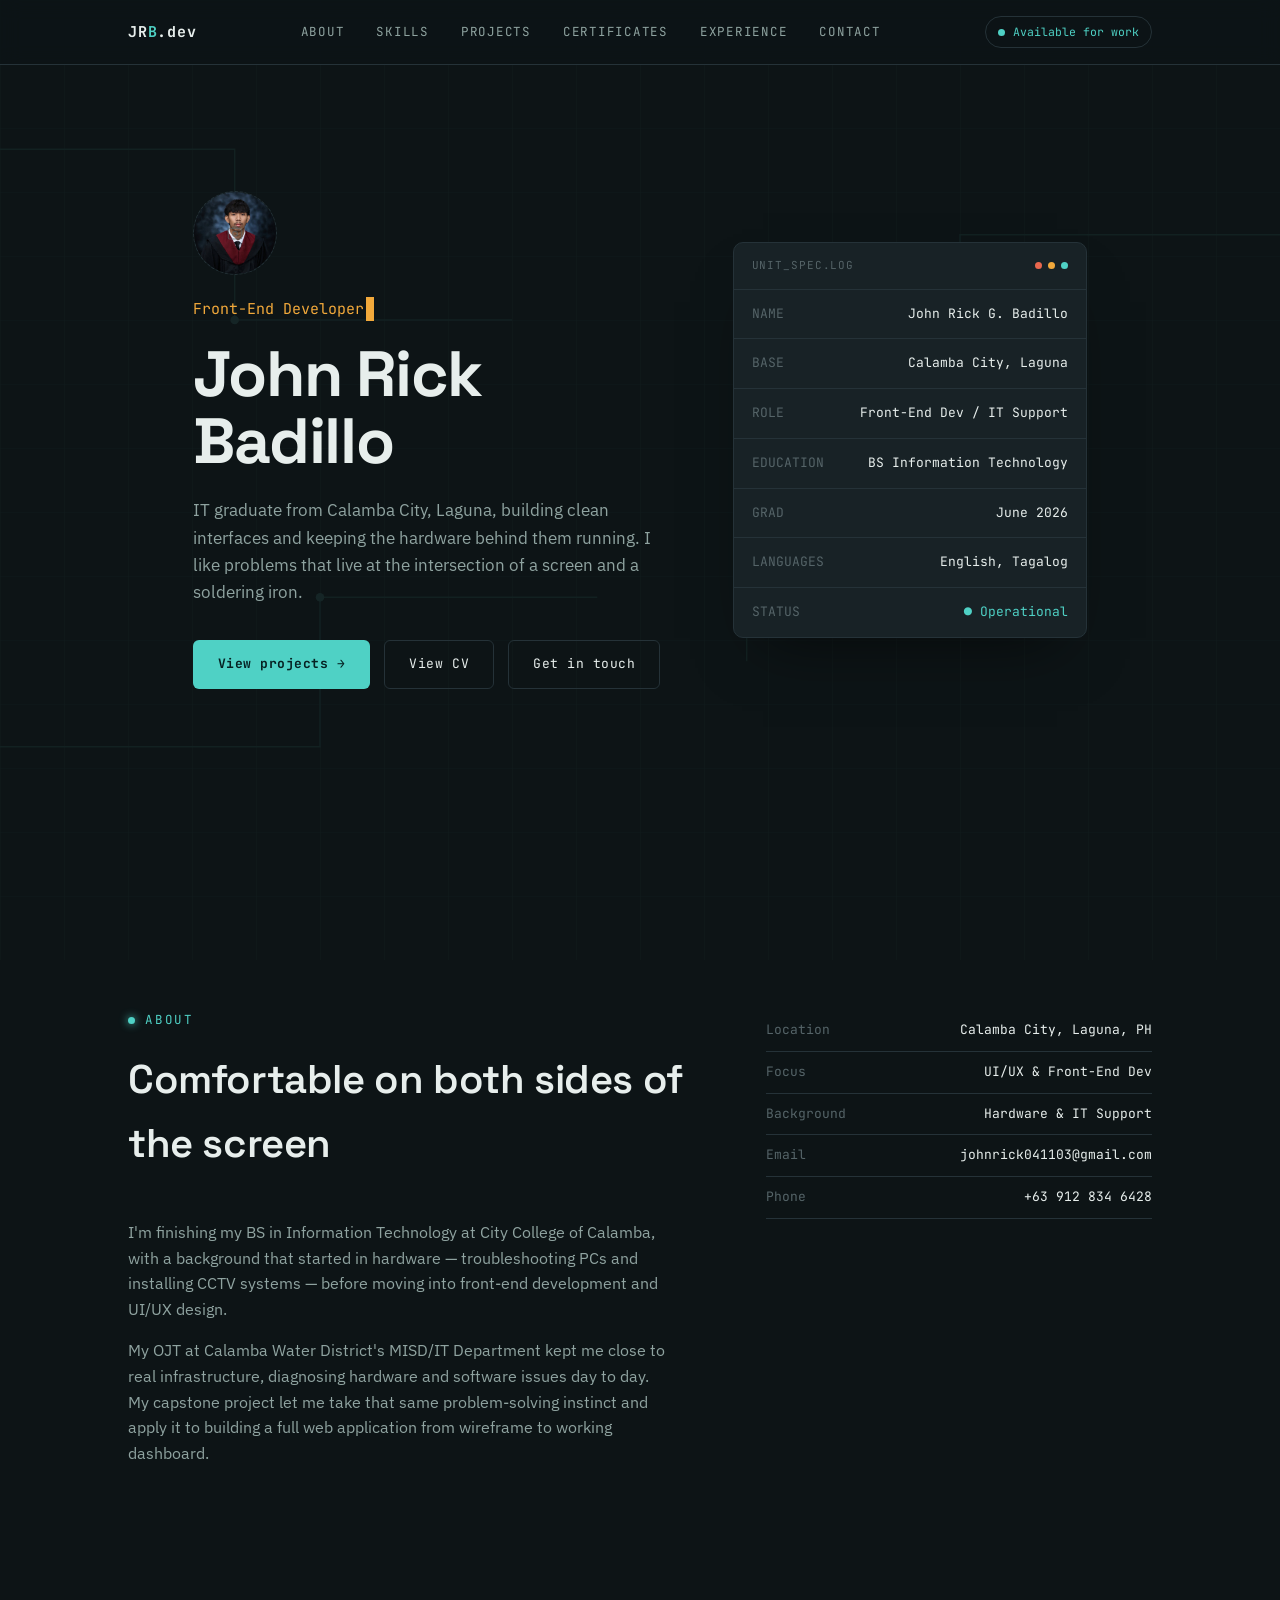
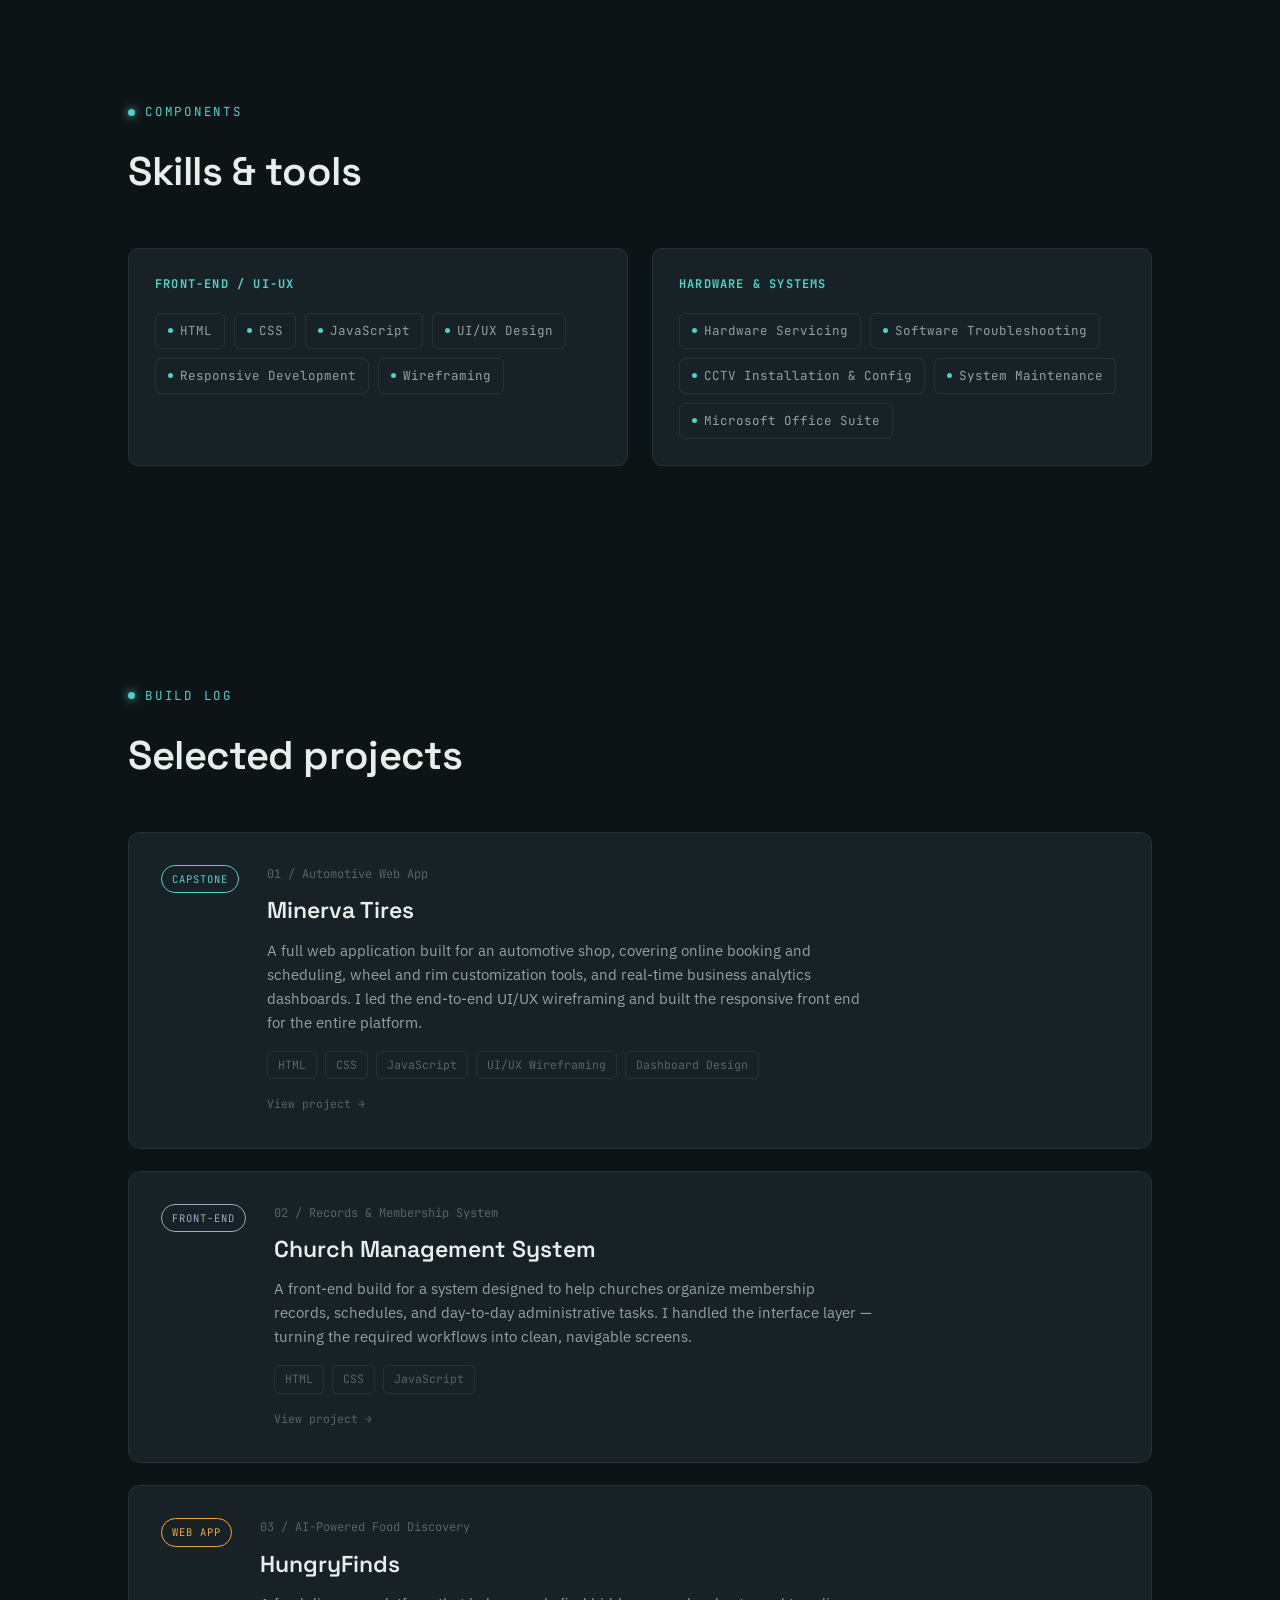
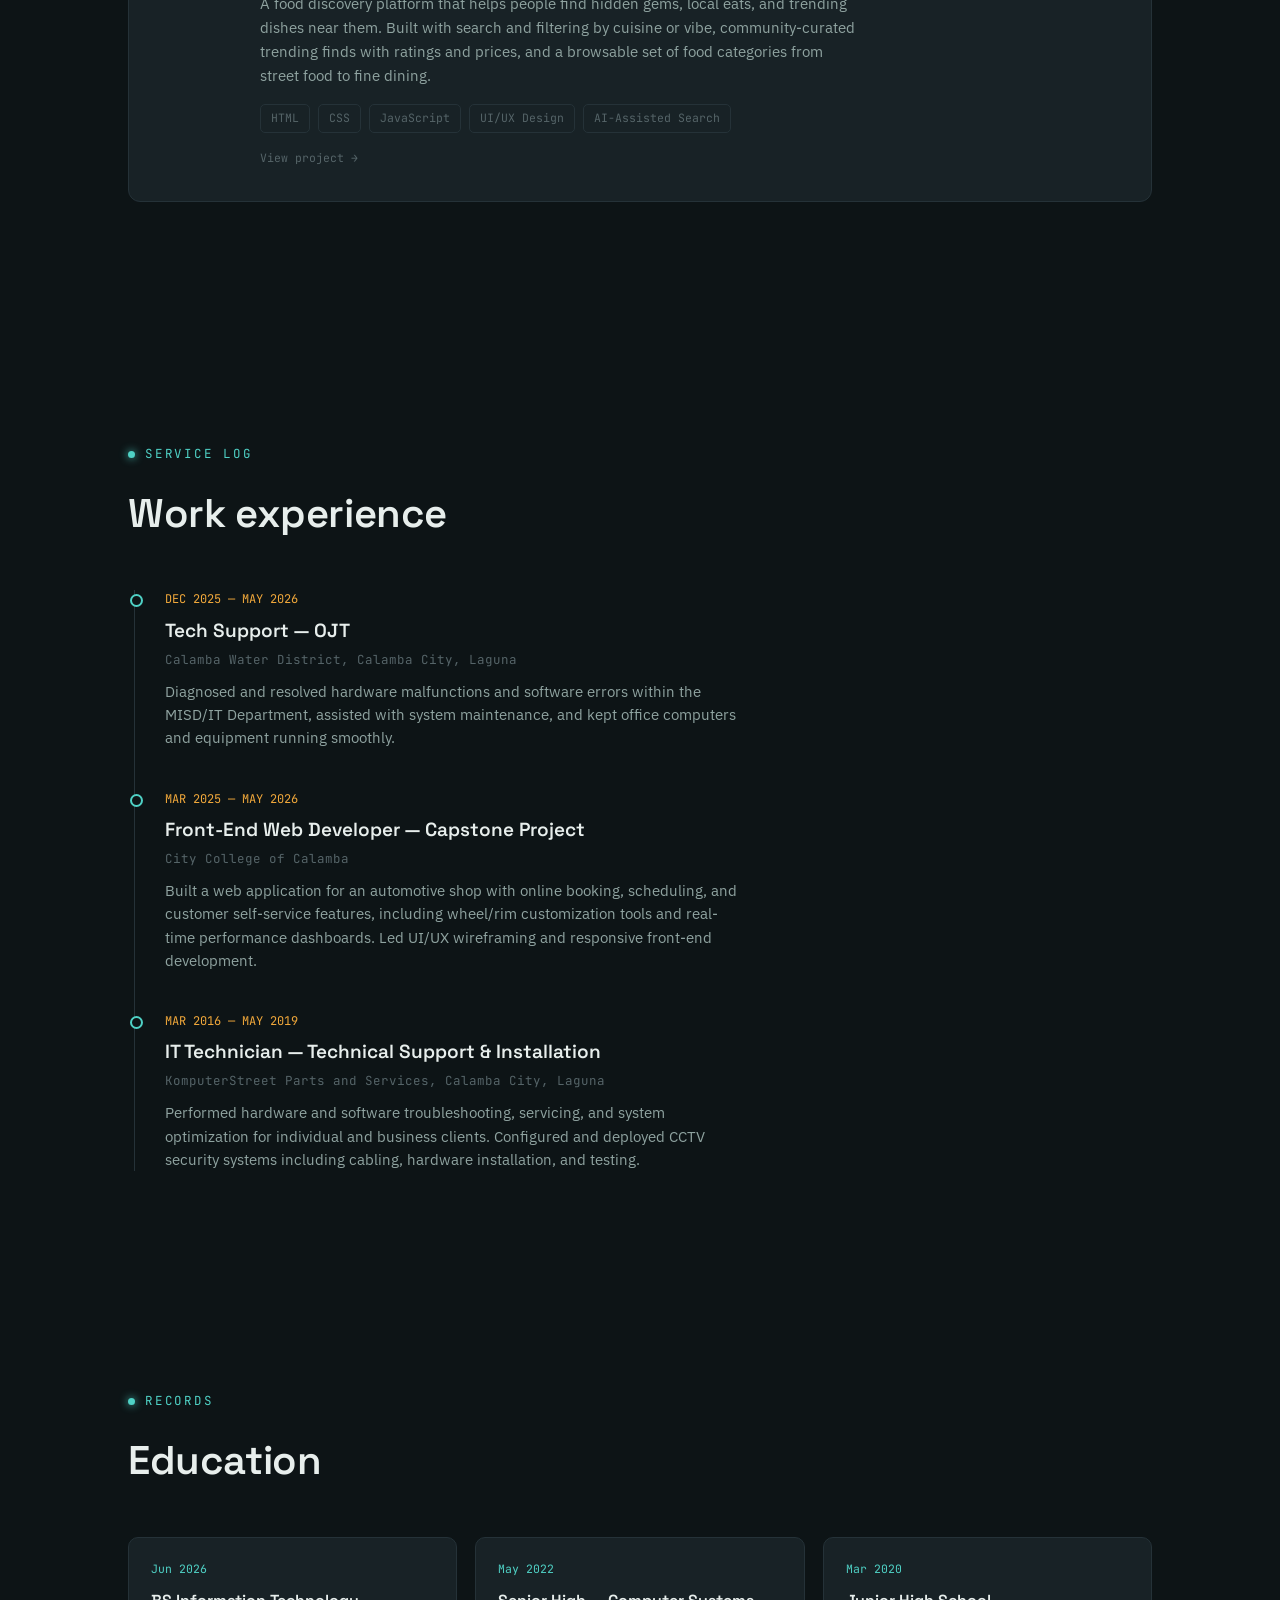
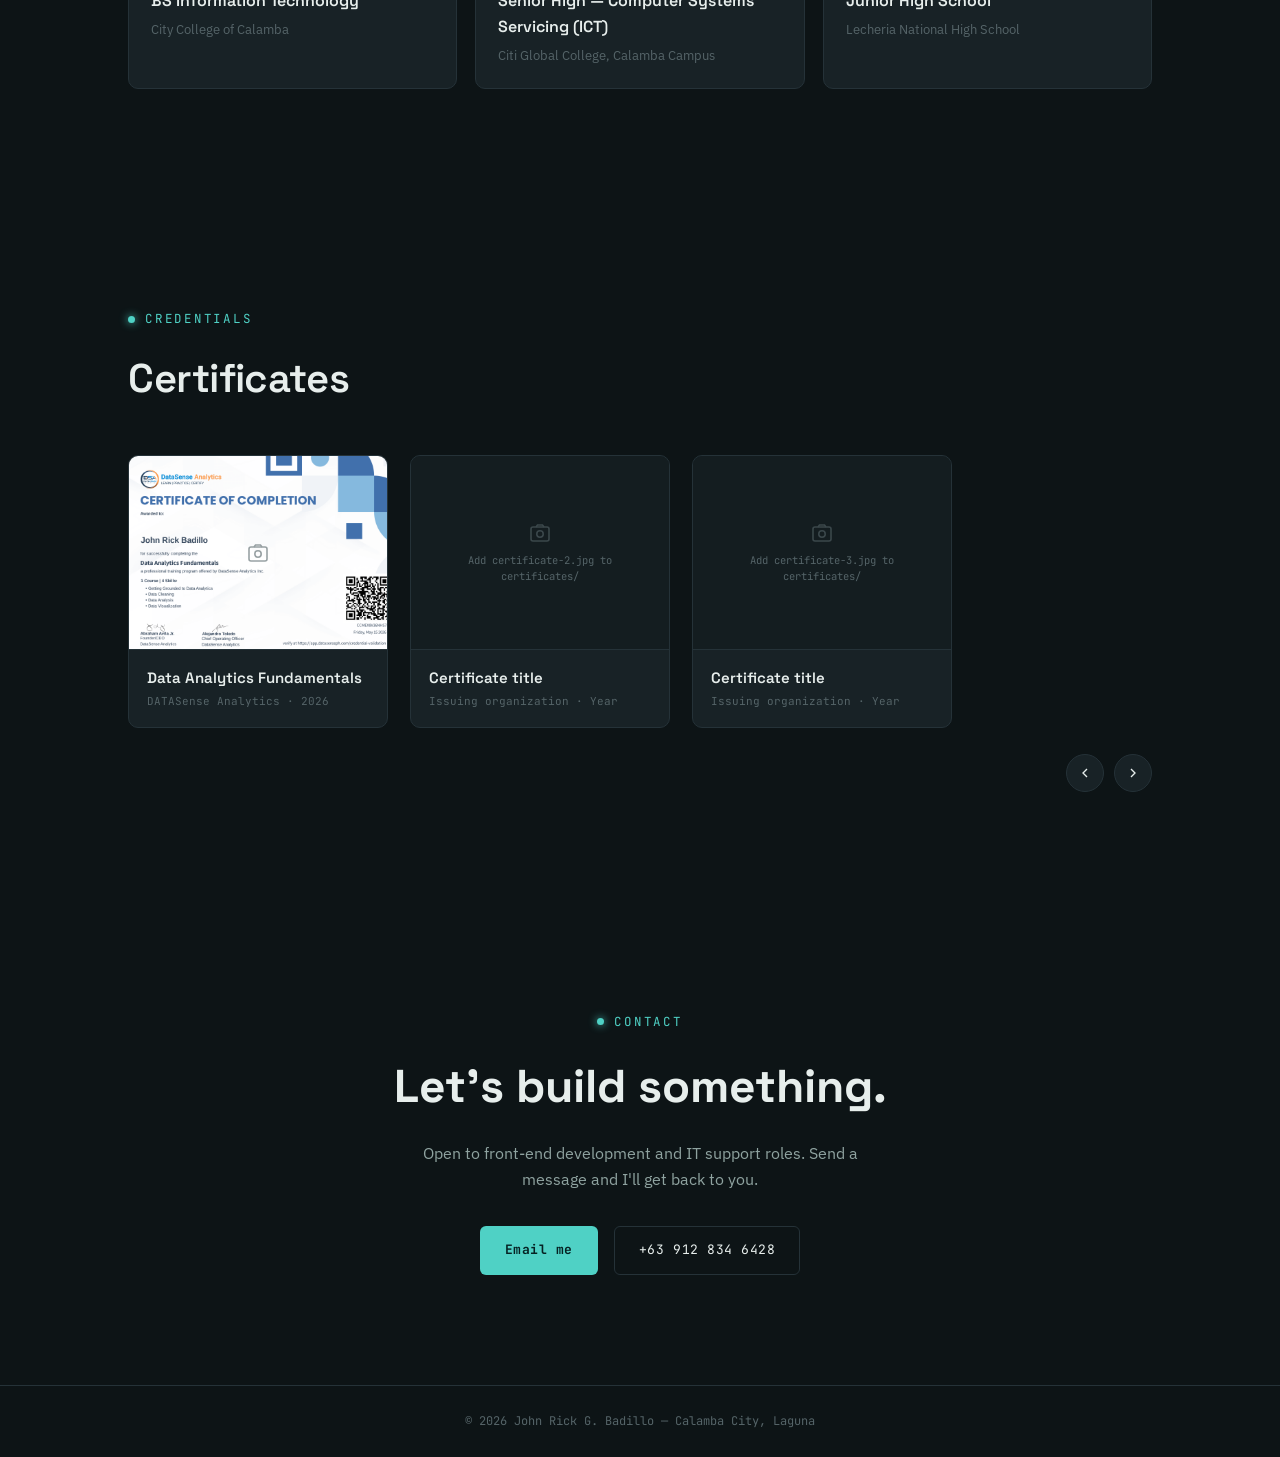
==== index.html @ 46ecf708 "Add files via upload" ====
<!DOCTYPE html>
<html lang="en">
<head>
<meta charset="UTF-8">
<meta name="viewport" content="width=device-width, initial-scale=1.0">
<title>John Rick Badillo — Front-End Developer & IT Technician</title>
<style>
@import url('https://fonts.googleapis.com/css2?family=Space+Grotesk:wght@400;500;600;700&family=IBM+Plex+Sans:wght@400;500;600&family=JetBrains+Mono:wght@400;500;700&display=swap');

:root{
  --bg: #0D1416;
  --bg-raised: #141D20;
  --bg-card: #182226;
  --line: #253238;
  --text: #E7EEEC;
  --text-dim: #8FA3A0;
  --text-faint: #556468;
  --trace: #4FD1C5;
  --led: #F2A93B;
  --led-red: #E8674E;
  --font-display: 'Space Grotesk', sans-serif;
  --font-body: 'IBM Plex Sans', sans-serif;
  --font-mono: 'JetBrains Mono', monospace;
}

*{ margin:0; padding:0; box-sizing:border-box; }
html{ scroll-behavior:smooth; }
body{
  background:var(--bg);
  color:var(--text);
  font-family:var(--font-body);
  line-height:1.6;
  overflow-x:hidden;
}
a{ color:inherit; text-decoration:none; }
ul{ list-style:none; }

/* background circuit texture */
.circuit-bg{
  position:fixed; inset:0; z-index:0; pointer-events:none; opacity:0.35;
}

::selection{ background:var(--trace); color:#062223; }

@media (prefers-reduced-motion: reduce){
  *{ animation-duration:0.01ms !important; animation-iteration-count:1 !important; transition-duration:0.01ms !important; scroll-behavior:auto !important; }
}

/* ---------- layout helpers ---------- */
.wrap{ max-width:1080px; margin:0 auto; padding:0 28px; position:relative; z-index:1; }
section{ position:relative; padding:110px 0; }
.eyebrow{
  font-family:var(--font-mono); font-size:12.5px; letter-spacing:.14em; text-transform:uppercase;
  color:var(--trace); display:flex; align-items:center; gap:10px; margin-bottom:18px;
}
.eyebrow::before{ content:''; width:7px; height:7px; border-radius:50%; background:var(--trace); box-shadow:0 0 8px var(--trace); }
h2.section-title{
  font-family:var(--font-display); font-weight:600; font-size:clamp(28px,4vw,40px);
  letter-spacing:-0.01em; margin-bottom:44px;
}

/* ---------- nav ---------- */
nav{
  position:fixed; top:0; left:0; right:0; z-index:50;
  background:rgba(13,20,22,0.82); backdrop-filter:blur(10px);
  border-bottom:1px solid var(--line);
}
.nav-inner{ max-width:1080px; margin:0 auto; padding:16px 28px; display:flex; align-items:center; justify-content:space-between; }
.logo{ font-family:var(--font-mono); font-weight:700; font-size:15px; letter-spacing:.05em; }
.logo span{ color:var(--trace); }
.nav-links{ display:flex; gap:32px; font-family:var(--font-mono); font-size:12.5px; letter-spacing:.06em; text-transform:uppercase; }
.nav-links a{ color:var(--text-dim); transition:color .2s; position:relative; }
.nav-links a:hover, .nav-links a:focus-visible{ color:var(--text); }
.status-pill{
  display:flex; align-items:center; gap:8px; font-family:var(--font-mono); font-size:11.5px;
  color:var(--trace); border:1px solid var(--line); padding:6px 12px; border-radius:20px; white-space:nowrap;
}
.status-pill .dot{ width:7px; height:7px; border-radius:50%; background:var(--trace); animation:blink 2s ease-in-out infinite; }
@keyframes blink{ 0%,100%{ opacity:1; box-shadow:0 0 6px var(--trace);} 50%{ opacity:.35; box-shadow:none;} }
.menu-btn{ display:none; background:none; border:1px solid var(--line); color:var(--text); font-family:var(--font-mono); padding:8px 10px; border-radius:6px; }

/* ---------- hero ---------- */
.hero{ min-height:100vh; display:flex; align-items:center; padding-top:90px; }
.hero-grid{ display:grid; grid-template-columns:1.15fr 0.85fr; gap:60px; align-items:center; }
.hero-role{
  font-family:var(--font-mono); font-size:15px; color:var(--led); min-height:22px; margin-bottom:20px;
}
.hero-role .cursor{ display:inline-block; width:8px; background:var(--led); margin-left:2px; animation:blink 1s steps(1) infinite; }
h1.name{
  font-family:var(--font-display); font-weight:700; font-size:clamp(38px,6vw,64px); line-height:1.05;
  letter-spacing:-0.02em; margin-bottom:22px;
}
.hero p.lede{ color:var(--text-dim); font-size:17px; max-width:480px; margin-bottom:34px; }
.cta-row{ display:flex; gap:14px; flex-wrap:wrap; }
.btn{
  font-family:var(--font-mono); font-size:13px; letter-spacing:.04em; padding:13px 24px; border-radius:6px;
  display:inline-flex; align-items:center; gap:8px; transition:all .2s; cursor:pointer; border:1px solid transparent;
}
.btn-primary{ background:var(--trace); color:#062223; font-weight:700; }
.btn-primary:hover{ background:#6BE0D4; transform:translateY(-1px); }
.btn-ghost{ border-color:var(--line); color:var(--text); }
.btn-ghost:hover{ border-color:var(--trace); color:var(--trace); }

/* spec panel */
.spec-panel{
  background:var(--bg-card); border:1px solid var(--line); border-radius:10px; overflow:hidden;
  box-shadow:0 30px 60px -30px rgba(0,0,0,0.6);
}
.spec-panel-head{
  padding:14px 18px; border-bottom:1px solid var(--line); display:flex; justify-content:space-between; align-items:center;
  font-family:var(--font-mono); font-size:11px; color:var(--text-faint); letter-spacing:.08em; text-transform:uppercase;
}
.spec-panel-head .leds{ display:flex; gap:6px; }
.spec-panel-head .leds span{ width:7px; height:7px; border-radius:50%; background:var(--line); }
.spec-panel-head .leds span:nth-child(1){ background:var(--led-red); }
.spec-panel-head .leds span:nth-child(2){ background:var(--led); }
.spec-panel-head .leds span:nth-child(3){ background:var(--trace); }
.spec-row{
  display:flex; justify-content:space-between; padding:14px 18px; border-bottom:1px solid var(--line);
  font-family:var(--font-mono); font-size:13px;
}
.spec-row:last-child{ border-bottom:none; }
.spec-row .k{ color:var(--text-faint); }
.spec-row .v{ color:var(--text); text-align:right; }

/* ---------- about ---------- */
.about-grid{ display:grid; grid-template-columns:1.2fr 0.8fr; gap:60px; }
.about-grid p{ color:var(--text-dim); font-size:16px; margin-bottom:16px; max-width:540px; }
.mini-spec{ font-family:var(--font-mono); font-size:13px; }
.mini-spec div{ display:flex; justify-content:space-between; padding:10px 0; border-bottom:1px solid var(--line); }
.mini-spec .k{ color:var(--text-faint); }

.avatar-frame{
  position:relative; width:84px; height:84px; border-radius:50%; overflow:hidden;
  background:var(--bg-raised); border:1px dashed var(--line); margin-bottom:22px;
}
.avatar-frame img{ width:100%; height:100%; object-fit:cover; display:block; }
.avatar-placeholder{
  display:flex; position:absolute; inset:0; flex-direction:column; align-items:center; justify-content:center;
  gap:4px; text-align:center; padding:6px; font-family:var(--font-mono); color:var(--text-faint);
}
.avatar-placeholder svg{ opacity:.6; width:18px; height:18px; }
.avatar-placeholder span{ font-size:8px; line-height:1.35; display:none; }

/* ---------- skills ---------- */
.skill-groups{ display:grid; grid-template-columns:1fr 1fr; gap:24px; }
.skill-card{ background:var(--bg-card); border:1px solid var(--line); border-radius:10px; padding:26px; }
.skill-card h3{
  font-family:var(--font-mono); font-size:12px; letter-spacing:.1em; text-transform:uppercase; color:var(--trace); margin-bottom:18px;
}
.chip-row{ display:flex; flex-wrap:wrap; gap:9px; }
.chip{
  font-family:var(--font-mono); font-size:12.5px; padding:7px 12px; border:1px solid var(--line); border-radius:6px; color:var(--text-dim);
  display:flex; align-items:center; gap:7px; transition:border-color .2s, color .2s;
}
.chip::before{ content:''; width:5px; height:5px; border-radius:50%; background:var(--trace); flex-shrink:0; }
.chip:hover{ border-color:var(--trace); color:var(--text); }

/* ---------- projects ---------- */
.project-card{
  background:var(--bg-card); border:1px solid var(--line); border-radius:12px; padding:32px;
  margin-bottom:22px; display:grid; grid-template-columns:auto 1fr; gap:28px;
  cursor:pointer; transition:border-color .2s, transform .2s, background .2s;
}
.project-card:hover, .project-card:focus-visible{
  border-color:var(--trace); transform:translateY(-2px); background:#1B262A;
  outline:none;
}
.project-card:hover .project-body h3, .project-card:focus-visible .project-body h3{ color:var(--trace); }
.project-link-hint{
  font-family:var(--font-mono); font-size:11.5px; color:var(--text-faint);
  display:inline-flex; align-items:center; gap:6px; margin-top:16px; transition:color .2s, gap .2s;
}
.project-card:hover .project-link-hint, .project-card:focus-visible .project-link-hint{ color:var(--trace); gap:10px; }
.project-tag{
  font-family:var(--font-mono); font-size:10.5px; letter-spacing:.1em; text-transform:uppercase;
  padding:5px 10px; border-radius:20px; border:1px solid; align-self:start; white-space:nowrap;
}
.tag-capstone{ color:var(--trace); border-color:var(--trace); }
.tag-business{ color:var(--led); border-color:var(--led); }
.tag-frontend{ color:#9AA9C7; border-color:#9AA9C7; }
.project-index{ font-family:var(--font-mono); font-size:12px; color:var(--text-faint); display:block; margin-bottom:8px; }
.project-body h3{ font-family:var(--font-display); font-size:23px; font-weight:600; margin-bottom:10px; }
.project-body p{ color:var(--text-dim); font-size:15px; margin-bottom:16px; max-width:600px; }
.tech-row{ display:flex; flex-wrap:wrap; gap:8px; }
.tech-pill{ font-family:var(--font-mono); font-size:11.5px; color:var(--text-faint); border:1px solid var(--line); padding:4px 10px; border-radius:5px; }

/* ---------- experience ---------- */
.log{ border-left:1px solid var(--line); padding-left:30px; margin-left:6px; }
.log-entry{ position:relative; padding-bottom:40px; }
.log-entry:last-child{ padding-bottom:0; }
.log-entry::before{
  content:''; position:absolute; left:-35px; top:4px; width:9px; height:9px; border-radius:50%;
  background:var(--bg); border:2px solid var(--trace);
}
.log-date{ font-family:var(--font-mono); font-size:12px; color:var(--led); margin-bottom:6px; }
.log-entry h3{ font-family:var(--font-display); font-size:19px; font-weight:600; margin-bottom:4px; }
.log-org{ font-family:var(--font-mono); font-size:12.5px; color:var(--text-faint); margin-bottom:10px; }
.log-entry p{ color:var(--text-dim); font-size:14.5px; max-width:580px; }

/* ---------- education ---------- */
.edu-grid{ display:grid; grid-template-columns:repeat(3,1fr); gap:18px; }
.edu-card{ background:var(--bg-card); border:1px solid var(--line); border-radius:10px; padding:22px; }
.edu-card .yr{ font-family:var(--font-mono); font-size:11.5px; color:var(--trace); margin-bottom:10px; }
.edu-card h4{ font-family:var(--font-display); font-size:16px; font-weight:600; margin-bottom:6px; }
.edu-card p{ color:var(--text-faint); font-size:13px; }

/* ---------- certificates ---------- */
.cert-carousel{ position:relative; }
.cert-track{
  display:flex; gap:22px; overflow-x:auto; scroll-snap-type:x mandatory; scroll-behavior:smooth;
  padding-bottom:10px; -ms-overflow-style:none; scrollbar-width:none;
}
.cert-track::-webkit-scrollbar{ display:none; }
.cert-card{
  background:var(--bg-card); border:1px solid var(--line); border-radius:10px; overflow:hidden;
  transition:border-color .2s, transform .2s; flex:0 0 260px; scroll-snap-align:start;
}
.cert-card:hover{ border-color:var(--trace); transform:translateY(-2px); }
.cert-media{ position:relative; width:100%; aspect-ratio:4/3; background:var(--bg-raised); border-bottom:1px solid var(--line); }
.cert-media img{ width:100%; height:100%; object-fit:cover; display:block; }
.cert-placeholder{
  display:flex; position:absolute; inset:0; flex-direction:column; align-items:center; justify-content:center;
  gap:8px; text-align:center; padding:14px; font-family:var(--font-mono); color:var(--text-faint);
}
.cert-placeholder svg{ opacity:.6; }
.cert-placeholder span{ font-size:10.5px; line-height:1.5; }
.cert-body{ padding:16px 18px; }
.cert-body h4{ font-family:var(--font-display); font-size:15px; font-weight:600; margin-bottom:3px; }
.cert-body p{ font-family:var(--font-mono); font-size:11px; color:var(--text-faint); }

.cert-nav{
  display:flex; gap:10px; justify-content:flex-end; margin-top:16px;
}
.cert-nav button{
  width:38px; height:38px; border-radius:50%; border:1px solid var(--line); background:var(--bg-card);
  color:var(--text); display:flex; align-items:center; justify-content:center; cursor:pointer; transition:border-color .2s, color .2s;
}
.cert-nav button:hover{ border-color:var(--trace); color:var(--trace); }

/* ---------- lightbox ---------- */
.cert-media{ cursor:default; }
.cert-media.has-image{ cursor:zoom-in; }
.lightbox{
  position:fixed; inset:0; background:rgba(6,10,11,0.9); backdrop-filter:blur(4px);
  display:none; align-items:center; justify-content:center; z-index:200; padding:40px;
}
.lightbox.active{ display:flex; }
.lightbox img{
  max-width:min(90vw,900px); max-height:85vh; border-radius:10px; border:1px solid var(--line);
  box-shadow:0 40px 80px -20px rgba(0,0,0,0.7);
}
.lightbox-close{
  position:absolute; top:24px; right:28px; width:42px; height:42px; border-radius:50%;
  border:1px solid var(--line); background:var(--bg-card); color:var(--text);
  display:flex; align-items:center; justify-content:center; cursor:pointer; transition:border-color .2s, color .2s;
}
.lightbox-close:hover{ border-color:var(--trace); color:var(--trace); }

/* ---------- contact ---------- */
.contact{ text-align:center; }
.contact h2{ font-family:var(--font-display); font-size:clamp(30px,5vw,46px); font-weight:700; margin-bottom:18px; }
.contact p{ color:var(--text-dim); max-width:460px; margin:0 auto 34px; }
.contact-links{ display:flex; gap:16px; justify-content:center; flex-wrap:wrap; }

footer{ border-top:1px solid var(--line); padding:26px 0; text-align:center; font-family:var(--font-mono); font-size:12px; color:var(--text-faint); }

/* reveal on scroll */
.reveal{ opacity:0; transform:translateY(16px); transition:opacity .6s ease, transform .6s ease; }
.reveal.in{ opacity:1; transform:translateY(0); }

/* responsive */
@media (max-width:860px){
  .hero-grid, .about-grid, .skill-groups{ grid-template-columns:1fr; }
  .edu-grid{ grid-template-columns:1fr; }
  .project-card{ grid-template-columns:1fr; }
  .nav-links{ display:none; }
  .status-pill span.label{ display:none; }
}
</style>
</head>
<body>

<svg class="circuit-bg" viewBox="0 0 1200 900" preserveAspectRatio="xMidYMid slice">
  <defs>
    <pattern id="grid" width="60" height="60" patternUnits="userSpaceOnUse">
      <path d="M60 0H0V60" fill="none" stroke="#1C2A2C" stroke-width="1"/>
    </pattern>
  </defs>
  <rect width="1200" height="900" fill="url(#grid)"/>
  <path d="M0 140 H220 V300 H480" fill="none" stroke="#1E3A38" stroke-width="1.4"/>
  <path d="M1200 220 H900 V420 H700 V620" fill="none" stroke="#1E3A38" stroke-width="1.4"/>
  <path d="M0 700 H300 V560 H560" fill="none" stroke="#1E3A38" stroke-width="1.4"/>
  <circle cx="220" cy="300" r="4" fill="#274745"/>
  <circle cx="900" cy="420" r="4" fill="#274745"/>
  <circle cx="300" cy="560" r="4" fill="#274745"/>
</svg>

<nav>
  <div class="nav-inner">
    <div class="logo">JR<span>B</span>.dev</div>
    <ul class="nav-links">
      <li><a href="#about">About</a></li>
      <li><a href="#skills">Skills</a></li>
      <li><a href="#projects">Projects</a></li>
      <li><a href="#certificates">Certificates</a></li>
      <li><a href="#experience">Experience</a></li>
      <li><a href="#contact">Contact</a></li>
    </ul>
    <div class="status-pill"><span class="dot"></span><span class="label">Available for work</span></div>
  </div>
</nav>

<section class="hero">
  <div class="wrap hero-grid">
    <div>
      <div class="avatar-frame">
        <img src="profile.jpg" alt="John Rick Badillo" onerror="this.style.display='none'; this.nextElementSibling.style.display='flex';">
        <div class="avatar-placeholder">
          <svg width="22" height="22" viewBox="0 0 24 24" fill="none" stroke="currentColor" stroke-width="1.6"><rect x="3" y="6" width="18" height="14" rx="2"/><circle cx="12" cy="13" r="3.2"/><path d="M8 6l1.5-2h5L16 6"/></svg>
          <span>Add profile.jpg<br>to site root</span>
        </div>
      </div>
      <div class="hero-role"><span id="roleText">Front-End Developer</span><span class="cursor">&nbsp;</span></div>
      <h1 class="name">John Rick<br>Badillo</h1>
      <p class="lede">IT graduate from Calamba City, Laguna, building clean interfaces and keeping the hardware behind them running. I like problems that live at the intersection of a screen and a soldering iron.</p>
      <div class="cta-row">
        <a href="#projects" class="btn btn-primary">View projects →</a>
        <a href="resume.pdf" target="_blank" rel="noopener" class="btn btn-ghost">View CV</a>
        <a href="#contact" class="btn btn-ghost">Get in touch</a>
      </div>
    </div>
    <div class="spec-panel">
      <div class="spec-panel-head">
        <span>unit_spec.log</span>
        <div class="leds"><span></span><span></span><span></span></div>
      </div>
      <div class="spec-row"><span class="k">NAME</span><span class="v">John Rick G. Badillo</span></div>
      <div class="spec-row"><span class="k">BASE</span><span class="v">Calamba City, Laguna</span></div>
      <div class="spec-row"><span class="k">ROLE</span><span class="v">Front-End Dev / IT Support</span></div>
      <div class="spec-row"><span class="k">EDUCATION</span><span class="v">BS Information Technology</span></div>
      <div class="spec-row"><span class="k">GRAD</span><span class="v">June 2026</span></div>
      <div class="spec-row"><span class="k">LANGUAGES</span><span class="v">English, Tagalog</span></div>
      <div class="spec-row"><span class="k">STATUS</span><span class="v" style="color:var(--trace)">● Operational</span></div>
    </div>
  </div>
</section>

<section id="about" class="reveal">
  <div class="wrap about-grid">
    <div>
      <div class="eyebrow">About</div>
      <h2 class="section-title">Comfortable on both sides of the screen</h2>
      <p>I'm finishing my BS in Information Technology at City College of Calamba, with a background that started in hardware — troubleshooting PCs and installing CCTV systems — before moving into front-end development and UI/UX design.</p>
      <p>My OJT at Calamba Water District's MISD/IT Department kept me close to real infrastructure, diagnosing hardware and software issues day to day. My capstone project let me take that same problem-solving instinct and apply it to building a full web application from wireframe to working dashboard.</p>
    </div>
    <div class="mini-spec">
      <div><span class="k">Location</span><span>Calamba City, Laguna, PH</span></div>
      <div><span class="k">Focus</span><span>UI/UX &amp; Front-End Dev</span></div>
      <div><span class="k">Background</span><span>Hardware &amp; IT Support</span></div>
      <div><span class="k">Email</span><span>johnrick041103@gmail.com</span></div>
      <div><span class="k">Phone</span><span>+63 912 834 6428</span></div>
    </div>
  </div>
</section>

<section id="skills" class="reveal">
  <div class="wrap">
    <div class="eyebrow">Components</div>
    <h2 class="section-title">Skills &amp; tools</h2>
    <div class="skill-groups">
      <div class="skill-card">
        <h3>Front-End / UI-UX</h3>
        <div class="chip-row">
          <span class="chip">HTML</span>
          <span class="chip">CSS</span>
          <span class="chip">JavaScript</span>
          <span class="chip">UI/UX Design</span>
          <span class="chip">Responsive Development</span>
          <span class="chip">Wireframing</span>
        </div>
      </div>
      <div class="skill-card">
        <h3>Hardware &amp; Systems</h3>
        <div class="chip-row">
          <span class="chip">Hardware Servicing</span>
          <span class="chip">Software Troubleshooting</span>
          <span class="chip">CCTV Installation &amp; Config</span>
          <span class="chip">System Maintenance</span>
          <span class="chip">Microsoft Office Suite</span>
        </div>
      </div>
    </div>
  </div>
</section>

<section id="projects" class="reveal">
  <div class="wrap">
    <div class="eyebrow">Build log</div>
    <h2 class="section-title">Selected projects</h2>

    <a class="project-card" href="projects/minerva-tires/" aria-label="View Minerva Tires project">
      <span class="project-tag tag-capstone">Capstone</span>
      <div class="project-body">
        <span class="project-index">01 / Automotive Web App</span>
        <h3>Minerva Tires</h3>
        <p>A full web application built for an automotive shop, covering online booking and scheduling, wheel and rim customization tools, and real-time business analytics dashboards. I led the end-to-end UI/UX wireframing and built the responsive front end for the entire platform.</p>
        <div class="tech-row">
          <span class="tech-pill">HTML</span><span class="tech-pill">CSS</span><span class="tech-pill">JavaScript</span>
          <span class="tech-pill">UI/UX Wireframing</span><span class="tech-pill">Dashboard Design</span>
        </div>
        <span class="project-link-hint">View project →</span>
      </div>
    </a>

    <a class="project-card" href="projects/church-management-system/" aria-label="View Church Management System project">
      <span class="project-tag tag-frontend">Front-End</span>
      <div class="project-body">
        <span class="project-index">02 / Records & Membership System</span>
        <h3>Church Management System</h3>
        <p>A front-end build for a system designed to help churches organize membership records, schedules, and day-to-day administrative tasks. I handled the interface layer — turning the required workflows into clean, navigable screens.</p>
        <div class="tech-row">
          <span class="tech-pill">HTML</span><span class="tech-pill">CSS</span><span class="tech-pill">JavaScript</span>
        </div>
        <span class="project-link-hint">View project →</span>
      </div>
    </a>

    <a class="project-card" href="projects/hungryfinds/" aria-label="View HungryFinds project">
      <span class="project-tag tag-business">Web App</span>
      <div class="project-body">
        <span class="project-index">03 / AI-Powered Food Discovery</span>
        <h3>HungryFinds</h3>
        <p>A food discovery platform that helps people find hidden gems, local eats, and trending dishes near them. Built with search and filtering by cuisine or vibe, community-curated trending finds with ratings and prices, and a browsable set of food categories from street food to fine dining.</p>
        <div class="tech-row">
          <span class="tech-pill">HTML</span><span class="tech-pill">CSS</span><span class="tech-pill">JavaScript</span>
          <span class="tech-pill">UI/UX Design</span><span class="tech-pill">AI-Assisted Search</span>
        </div>
        <span class="project-link-hint">View project →</span>
      </div>
    </a>
  </div>
</section>

<section id="experience" class="reveal">
  <div class="wrap">
    <div class="eyebrow">Service log</div>
    <h2 class="section-title">Work experience</h2>
    <div class="log">
      <div class="log-entry">
        <div class="log-date">DEC 2025 — MAY 2026</div>
        <h3>Tech Support — OJT</h3>
        <div class="log-org">Calamba Water District, Calamba City, Laguna</div>
        <p>Diagnosed and resolved hardware malfunctions and software errors within the MISD/IT Department, assisted with system maintenance, and kept office computers and equipment running smoothly.</p>
      </div>
      <div class="log-entry">
        <div class="log-date">MAR 2025 — MAY 2026</div>
        <h3>Front-End Web Developer — Capstone Project</h3>
        <div class="log-org">City College of Calamba</div>
        <p>Built a web application for an automotive shop with online booking, scheduling, and customer self-service features, including wheel/rim customization tools and real-time performance dashboards. Led UI/UX wireframing and responsive front-end development.</p>
      </div>
      <div class="log-entry">
        <div class="log-date">MAR 2016 — MAY 2019</div>
        <h3>IT Technician — Technical Support &amp; Installation</h3>
        <div class="log-org">KomputerStreet Parts and Services, Calamba City, Laguna</div>
        <p>Performed hardware and software troubleshooting, servicing, and system optimization for individual and business clients. Configured and deployed CCTV security systems including cabling, hardware installation, and testing.</p>
      </div>
    </div>
  </div>
</section>

<section id="education" class="reveal">
  <div class="wrap">
    <div class="eyebrow">Records</div>
    <h2 class="section-title">Education</h2>
    <div class="edu-grid">
      <div class="edu-card">
        <div class="yr">Jun 2026</div>
        <h4>BS Information Technology</h4>
        <p>City College of Calamba</p>
      </div>
      <div class="edu-card">
        <div class="yr">May 2022</div>
        <h4>Senior High — Computer Systems Servicing (ICT)</h4>
        <p>Citi Global College, Calamba Campus</p>
      </div>
      <div class="edu-card">
        <div class="yr">Mar 2020</div>
        <h4>Junior High School</h4>
        <p>Lecheria National High School</p>
      </div>
    </div>
  </div>
</section>

<section id="certificates" class="reveal">
  <div class="wrap">
    <div class="eyebrow">Credentials</div>
    <h2 class="section-title">Certificates</h2>
    <div class="cert-carousel">
      <div class="cert-track" id="certTrack">
        <div class="cert-card">
          <div class="cert-media">
            <img src="certificates/Data Analytics Fundamentals.png" alt="Certificate" onerror="this.style.display='none'; this.nextElementSibling.style.display='flex';">
            <div class="cert-placeholder">
              <svg width="24" height="24" viewBox="0 0 24 24" fill="none" stroke="currentColor" stroke-width="1.6"><rect x="3" y="6" width="18" height="14" rx="2"/><circle cx="12" cy="13" r="3.2"/><path d="M8 6l1.5-2h5L16 6"/></svg>
            </div>
          </div>
          <div class="cert-body">
            <h4>Data Analytics Fundamentals</h4>
            <p>DATASense Analytics  · 2026</p>
          </div>
        </div>
        <div class="cert-card">
          <div class="cert-media">
            <img src="certificates/certificate-2.jpg" alt="Certificate" onerror="this.style.display='none'; this.nextElementSibling.style.display='flex';">
            <div class="cert-placeholder">
              <svg width="24" height="24" viewBox="0 0 24 24" fill="none" stroke="currentColor" stroke-width="1.6"><rect x="3" y="6" width="18" height="14" rx="2"/><circle cx="12" cy="13" r="3.2"/><path d="M8 6l1.5-2h5L16 6"/></svg>
              <span>Add certificate-2.jpg to<br>certificates/</span>
            </div>
          </div>
          <div class="cert-body">
            <h4>Certificate title</h4>
            <p>Issuing organization · Year</p>
          </div>
        </div>
        <div class="cert-card">
          <div class="cert-media">
            <img src="certificates/certificate-3.jpg" alt="Certificate" onerror="this.style.display='none'; this.nextElementSibling.style.display='flex';">
            <div class="cert-placeholder">
              <svg width="24" height="24" viewBox="0 0 24 24" fill="none" stroke="currentColor" stroke-width="1.6"><rect x="3" y="6" width="18" height="14" rx="2"/><circle cx="12" cy="13" r="3.2"/><path d="M8 6l1.5-2h5L16 6"/></svg>
              <span>Add certificate-3.jpg to<br>certificates/</span>
            </div>
          </div>
          <div class="cert-body">
            <h4>Certificate title</h4>
            <p>Issuing organization · Year</p>
          </div>
        </div>
      </div>
      <div class="cert-nav">
        <button type="button" id="certPrev" aria-label="Previous certificate">
          <svg width="16" height="16" viewBox="0 0 24 24" fill="none" stroke="currentColor" stroke-width="2"><path d="M15 18l-6-6 6-6"/></svg>
        </button>
        <button type="button" id="certNext" aria-label="Next certificate">
          <svg width="16" height="16" viewBox="0 0 24 24" fill="none" stroke="currentColor" stroke-width="2"><path d="M9 18l6-6-6-6"/></svg>
        </button>
      </div>
    </div>
  </div>
</section>

<section id="contact" class="contact reveal">
  <div class="wrap">
    <div class="eyebrow" style="justify-content:center">Contact</div>
    <h2>Let's build something.</h2>
    <p>Open to front-end development and IT support roles. Send a message and I'll get back to you.</p>
    <div class="contact-links">
      <a class="btn btn-primary" href="mailto:johnrick041103@gmail.com">Email me</a>
      <a class="btn btn-ghost" href="tel:+639128346428">+63 912 834 6428</a>
    </div>
  </div>
</section>

<footer>© 2026 John Rick G. Badillo — Calamba City, Laguna</footer>

<div class="lightbox" id="certLightbox">
  <button class="lightbox-close" id="lightboxClose" aria-label="Close">
    <svg width="18" height="18" viewBox="0 0 24 24" fill="none" stroke="currentColor" stroke-width="2"><path d="M18 6L6 18M6 6l12 12"/></svg>
  </button>
  <img id="lightboxImg" src="" alt="Enlarged certificate">
</div>

<script>
  // cycling role text
  const roles = ["Front-End Developer", "IT Technician", "UI/UX Designer", "Problem Solver"];
  const el = document.getElementById('roleText');
  let ri = 0, ci = 0, deleting = false;

  function tick(){
    const current = roles[ri];
    if(!deleting){
      ci++;
      el.textContent = current.slice(0, ci);
      if(ci === current.length){ deleting = true; setTimeout(tick, 1400); return; }
    } else {
      ci--;
      el.textContent = current.slice(0, ci);
      if(ci === 0){ deleting = false; ri = (ri+1) % roles.length; }
    }
    setTimeout(tick, deleting ? 35 : 65);
  }
  tick();

  // scroll reveal
  const io = new IntersectionObserver((entries)=>{
    entries.forEach(e=>{ if(e.isIntersecting){ e.target.classList.add('in'); io.unobserve(e.target); } });
  }, { threshold: 0.12 });
  document.querySelectorAll('.reveal').forEach(el=>io.observe(el));

  // certificate carousel
  const certTrack = document.getElementById('certTrack');
  const certPrev = document.getElementById('certPrev');
  const certNext = document.getElementById('certNext');
  if(certTrack && certPrev && certNext){
    const scrollByCard = () => {
      const card = certTrack.querySelector('.cert-card');
      const gap = 22;
      return card ? card.getBoundingClientRect().width + gap : 280;
    };
    certPrev.addEventListener('click', ()=> certTrack.scrollBy({ left: -scrollByCard(), behavior: 'smooth' }));
    certNext.addEventListener('click', ()=> certTrack.scrollBy({ left: scrollByCard(), behavior: 'smooth' }));
  }

  // certificate lightbox
  const lightbox = document.getElementById('certLightbox');
  const lightboxImg = document.getElementById('lightboxImg');
  const lightboxClose = document.getElementById('lightboxClose');

  function openLightbox(src, alt){
    lightboxImg.src = src;
    lightboxImg.alt = alt || 'Enlarged certificate';
    lightbox.classList.add('active');
  }
  function closeLightbox(){
    lightbox.classList.remove('active');
    lightboxImg.src = '';
  }

  document.querySelectorAll('.cert-media').forEach(media => {
    const img = media.querySelector('img');
    if(!img) return;
    const markClickable = () => {
      media.classList.add('has-image');
      media.addEventListener('click', ()=> openLightbox(img.src, img.alt));
    };
    if(img.complete && img.naturalWidth > 0){ markClickable(); }
    else { img.addEventListener('load', markClickable); }
  });

  lightboxClose.addEventListener('click', closeLightbox);
  lightbox.addEventListener('click', (e)=>{ if(e.target === lightbox) closeLightbox(); });
  document.addEventListener('keydown', (e)=>{ if(e.key === 'Escape') closeLightbox(); });
</script>

</body>
</html>
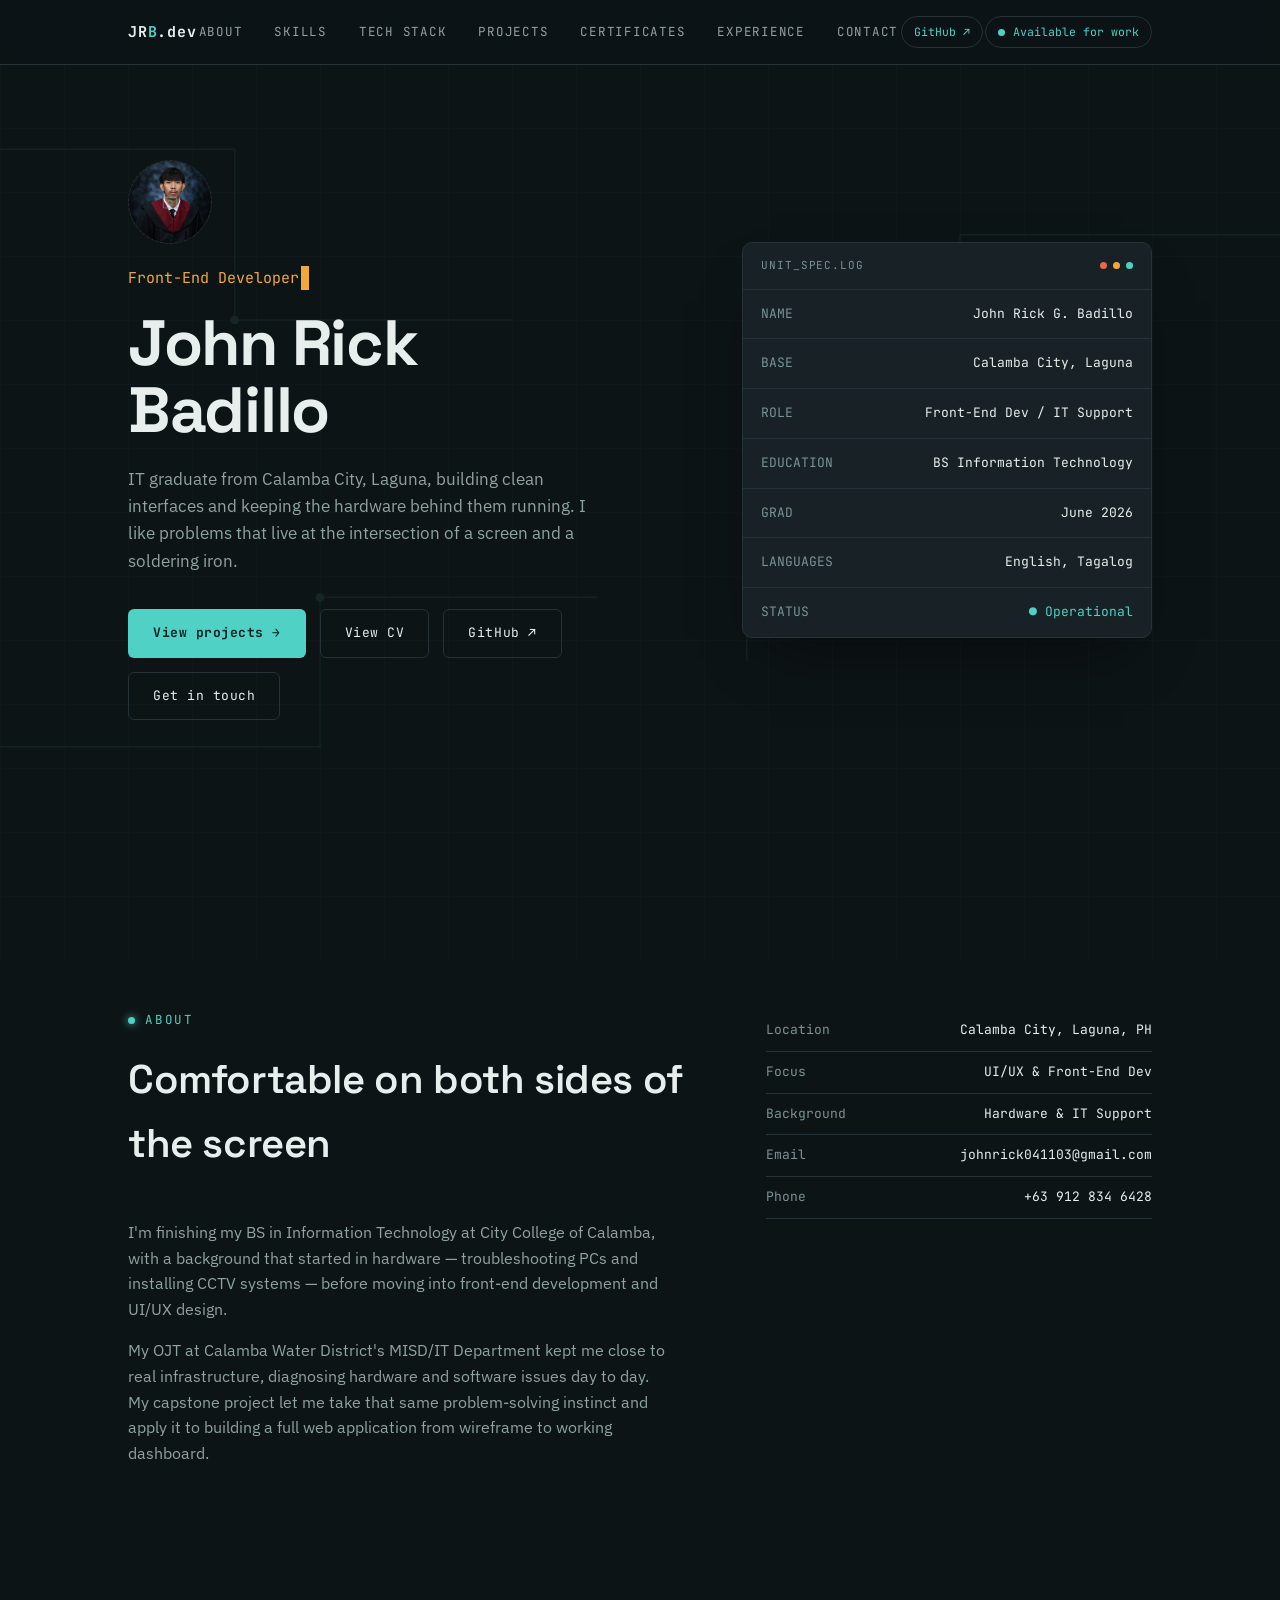
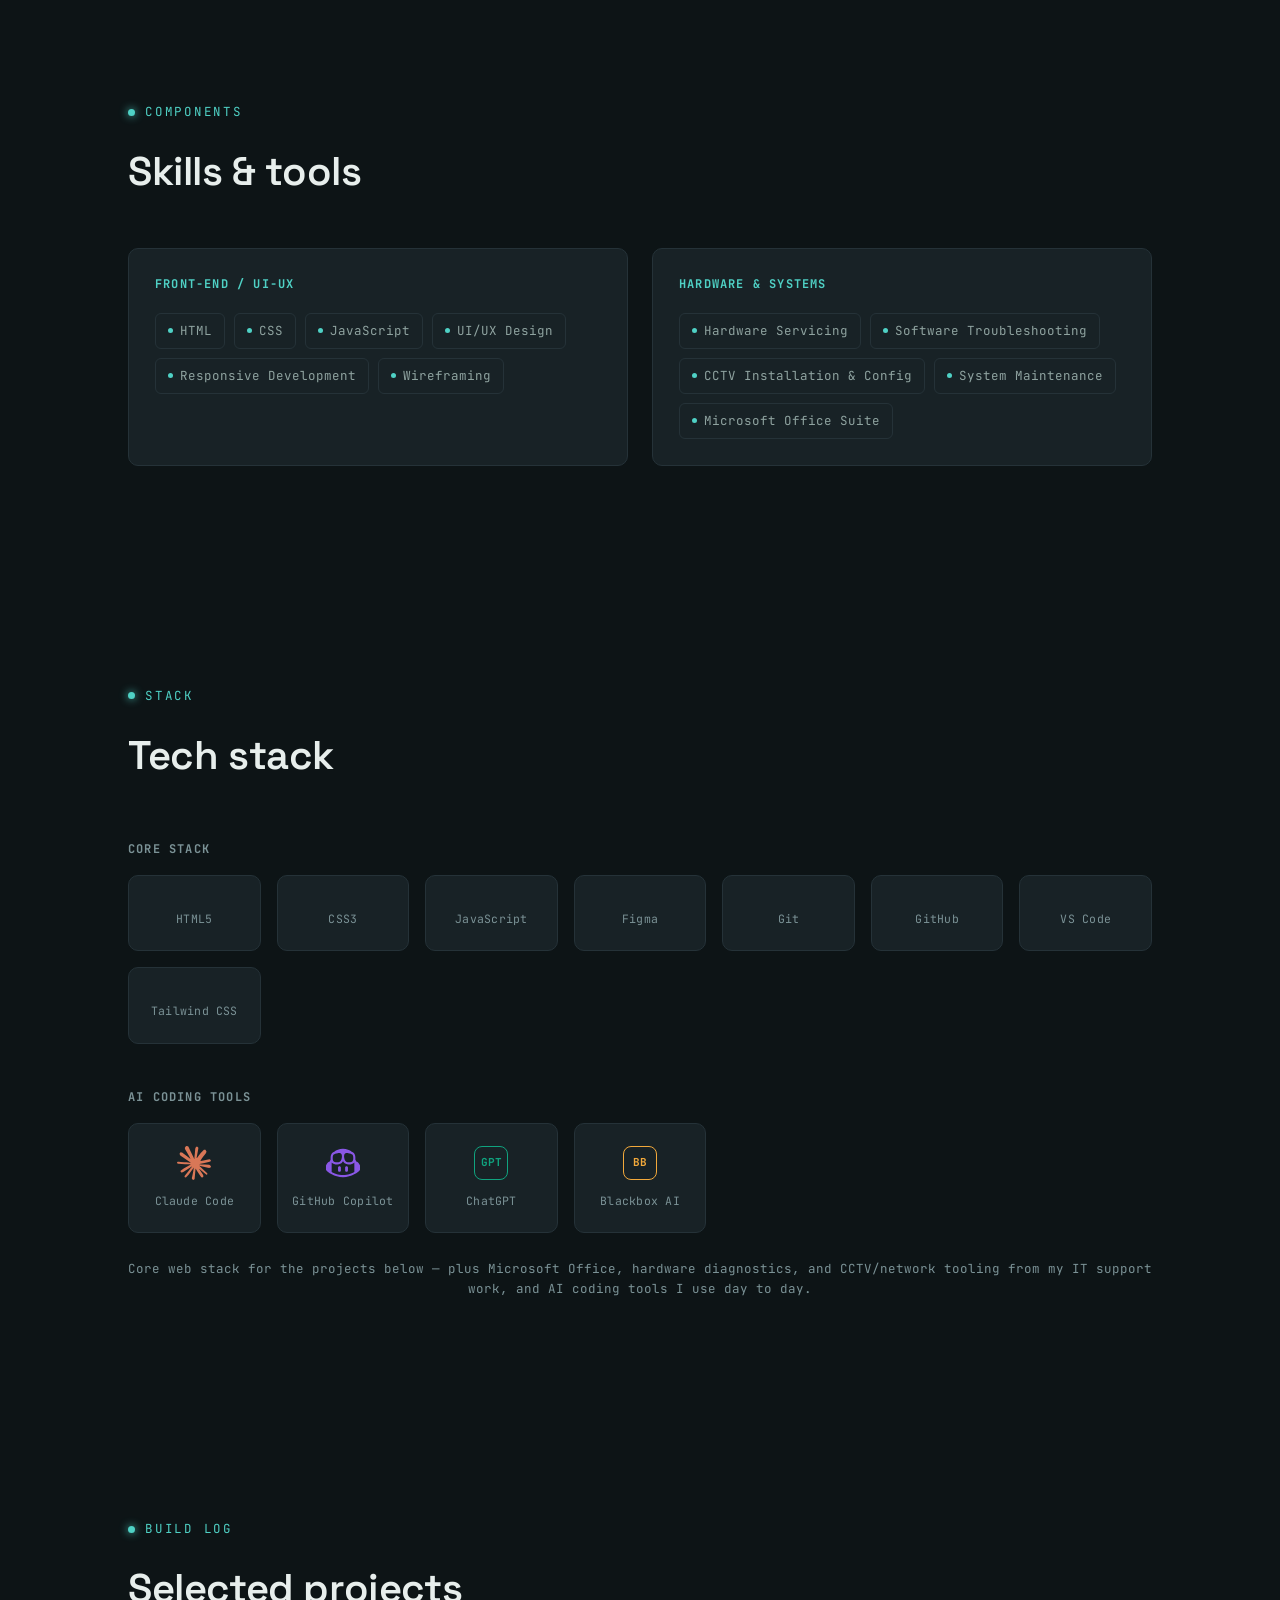
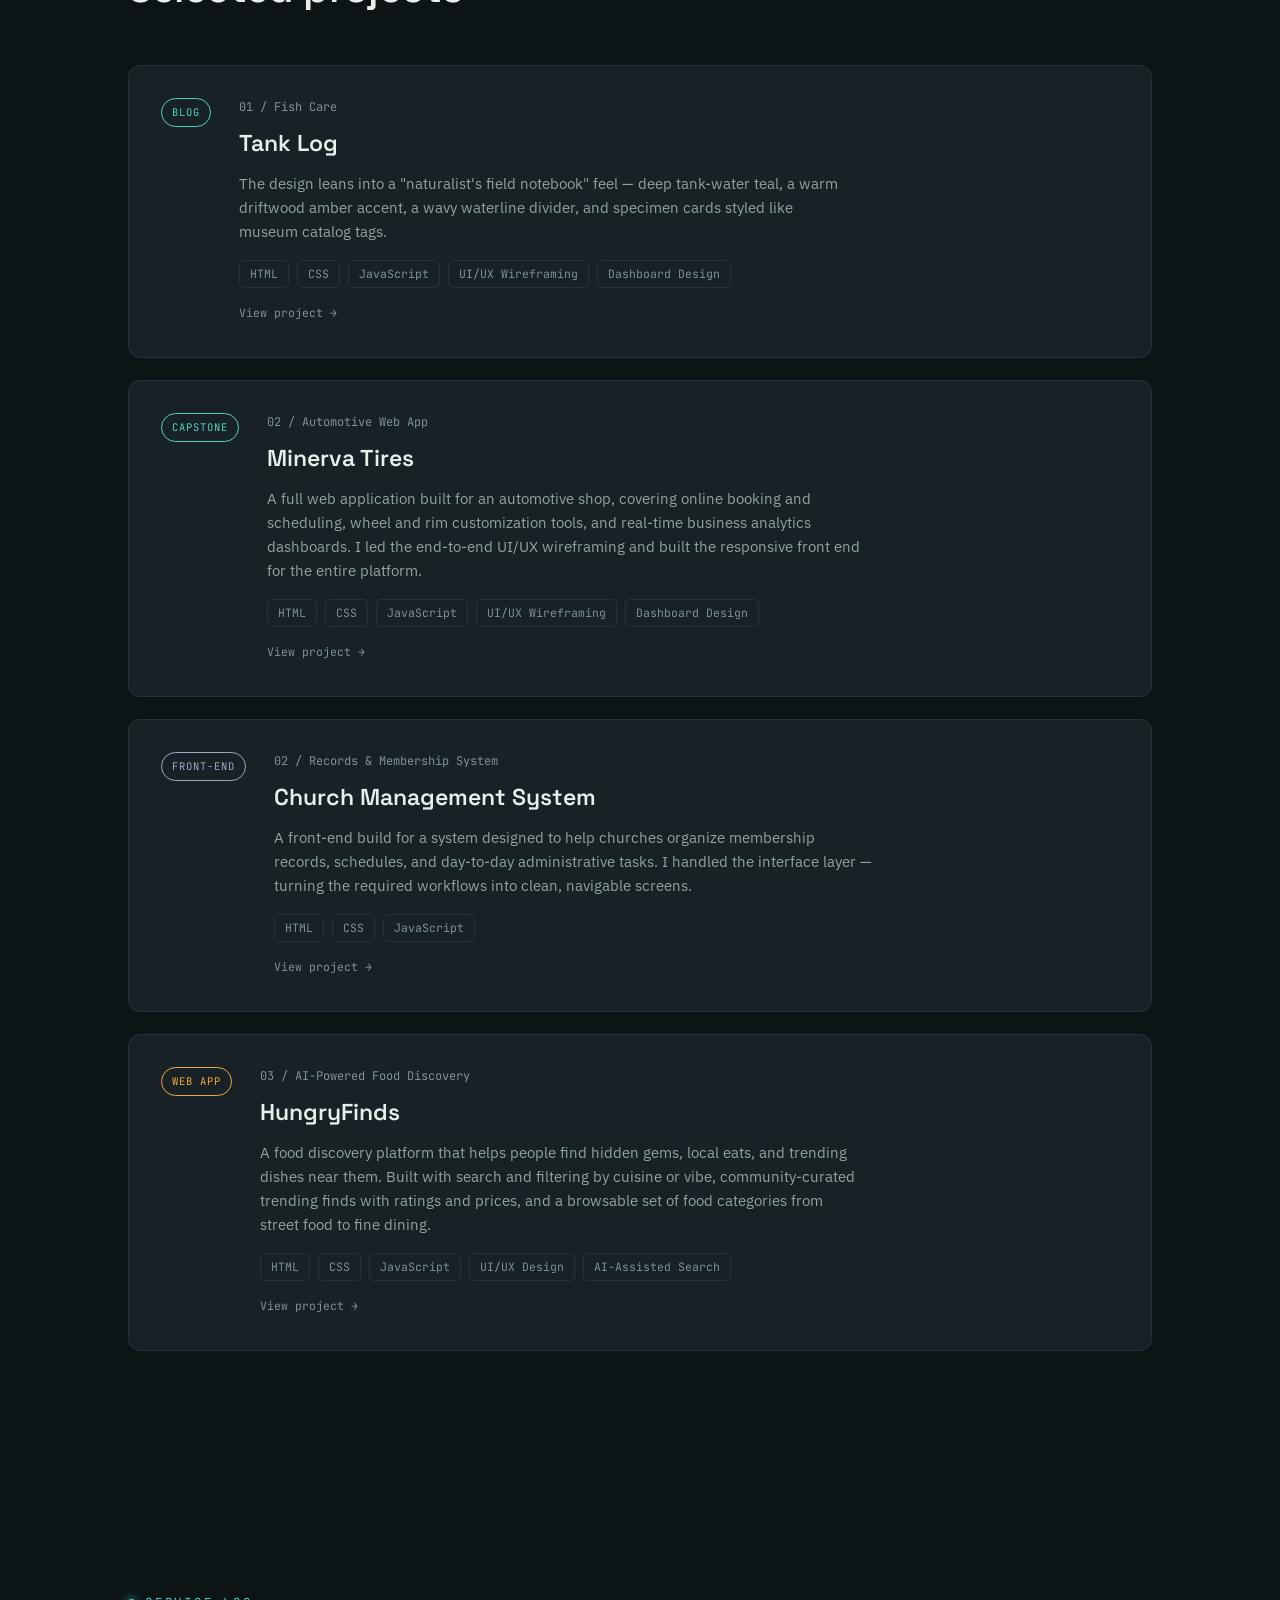
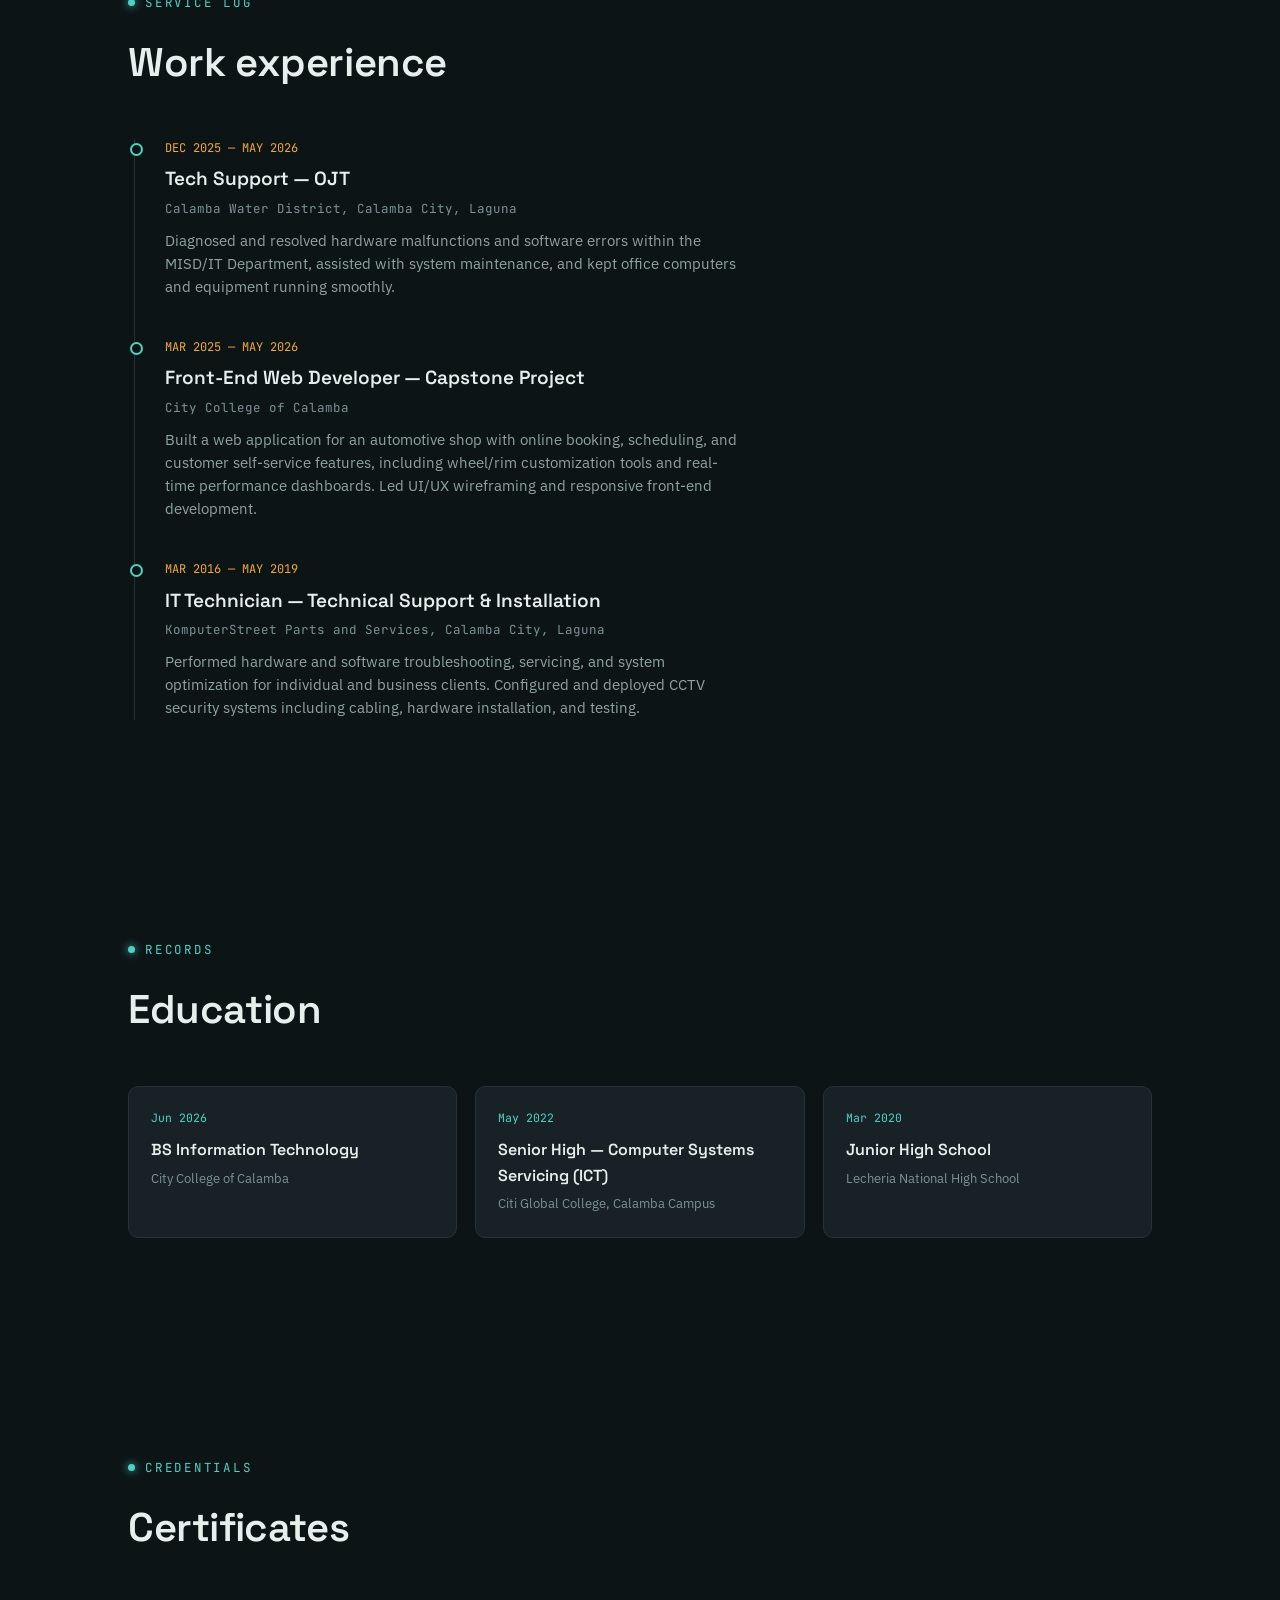
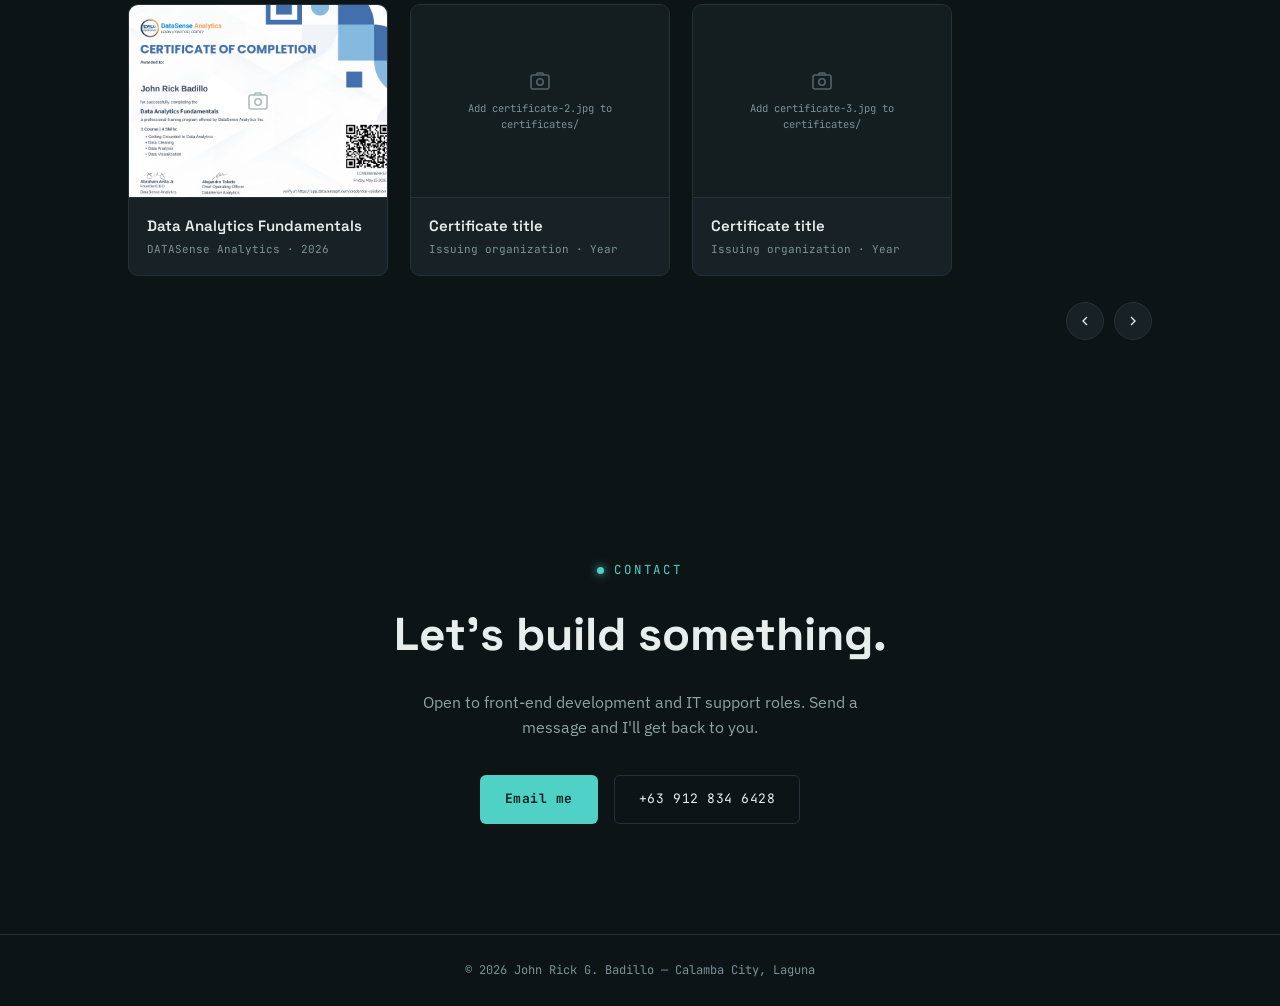
==== commit fb93bda6: "Add files via upload" ====
--- a/index.html
+++ b/index.html
@@ -4,8 +4,39 @@
 <meta charset="UTF-8">
 <meta name="viewport" content="width=device-width, initial-scale=1.0">
 <title>John Rick Badillo — Front-End Developer & IT Technician</title>
+<meta name="description" content="Portfolio of John Rick Badillo, a front-end developer and IT technician from Calamba City, Laguna. Front-end web development, UI/UX design, and hardware/IT support.">
+<meta property="og:type" content="website">
+<meta property="og:title" content="John Rick Badillo — Front-End Developer & IT Technician">
+<meta property="og:description" content="Front-end developer and IT technician from Calamba City, Laguna. Browse projects, skills, and experience.">
+<meta property="og:image" content="og-image.jpg">
+<meta name="twitter:card" content="summary_large_image">
+<link rel="icon" type="image/svg+xml" href="data:image/svg+xml,%3Csvg xmlns='http://www.w3.org/2000/svg' viewBox='0 0 100 100'%3E%3Crect width='100' height='100' rx='20' fill='%230D1416'/%3E%3Ctext x='50' y='68' font-size='54' font-family='monospace' font-weight='700' fill='%234FD1C5' text-anchor='middle'%3EJ%3C/text%3E%3C/svg%3E">
+<link rel="apple-touch-icon" href="data:image/svg+xml,%3Csvg xmlns='http://www.w3.org/2000/svg' viewBox='0 0 100 100'%3E%3Crect width='100' height='100' rx='20' fill='%230D1416'/%3E%3Ctext x='50' y='68' font-size='54' font-family='monospace' font-weight='700' fill='%234FD1C5' text-anchor='middle'%3EJ%3C/text%3E%3C/svg%3E">
+<meta name="theme-color" content="#0D1416">
+<link rel="preconnect" href="https://fonts.googleapis.com">
+<link rel="preconnect" href="https://fonts.gstatic.com" crossorigin>
+<link rel="preconnect" href="https://cdn.jsdelivr.net">
+<script type="application/ld+json">
+{
+  "@context": "https://schema.org",
+  "@type": "Person",
+  "name": "John Rick G. Badillo",
+  "jobTitle": "Front-End Developer & IT Technician",
+  "url": "https://jhrck-04.github.io/",
+  "email": "mailto:johnrick041103@gmail.com",
+  "telephone": "+639128346428",
+  "address": {
+    "@type": "PostalAddress",
+    "addressLocality": "Calamba City",
+    "addressRegion": "Laguna",
+    "addressCountry": "PH"
+  },
+  "sameAs": ["https://github.com/jhrck-04"]
+}
+</script>
 <style>
 @import url('https://fonts.googleapis.com/css2?family=Space+Grotesk:wght@400;500;600;700&family=IBM+Plex+Sans:wght@400;500;600&family=JetBrains+Mono:wght@400;500;700&display=swap');
+@import url('https://cdn.jsdelivr.net/gh/devicons/devicon@2.16.0/devicon.min.css');
 
 :root{
   --bg: #0D1416;
@@ -14,7 +45,7 @@
   --line: #253238;
   --text: #E7EEEC;
   --text-dim: #8FA3A0;
-  --text-faint: #556468;
+  --text-faint: #7B9296;
   --trace: #4FD1C5;
   --led: #F2A93B;
   --led-red: #E8674E;
@@ -42,13 +73,25 @@
 
 ::selection{ background:var(--trace); color:#062223; }
 
+.skip-link{
+  position:absolute; left:-9999px; top:0; z-index:999;
+  background:var(--trace); color:#062223; font-family:var(--font-mono);
+  font-weight:700; padding:12px 18px; border-radius:0 0 8px 0;
+}
+.skip-link:focus{ left:0; }
+
+.visually-hidden{
+  position:absolute; width:1px; height:1px; padding:0; margin:-1px;
+  overflow:hidden; clip:rect(0,0,0,0); white-space:nowrap; border:0;
+}
+
 @media (prefers-reduced-motion: reduce){
   *{ animation-duration:0.01ms !important; animation-iteration-count:1 !important; transition-duration:0.01ms !important; scroll-behavior:auto !important; }
 }
 
 /* ---------- layout helpers ---------- */
 .wrap{ max-width:1080px; margin:0 auto; padding:0 28px; position:relative; z-index:1; }
-section{ position:relative; padding:110px 0; }
+section{ position:relative; padding:110px 0; scroll-margin-top:74px; }
 .eyebrow{
   font-family:var(--font-mono); font-size:12.5px; letter-spacing:.14em; text-transform:uppercase;
   color:var(--trace); display:flex; align-items:center; gap:10px; margin-bottom:18px;
@@ -77,7 +120,8 @@
 }
 .status-pill .dot{ width:7px; height:7px; border-radius:50%; background:var(--trace); animation:blink 2s ease-in-out infinite; }
 @keyframes blink{ 0%,100%{ opacity:1; box-shadow:0 0 6px var(--trace);} 50%{ opacity:.35; box-shadow:none;} }
-.menu-btn{ display:none; background:none; border:1px solid var(--line); color:var(--text); font-family:var(--font-mono); padding:8px 10px; border-radius:6px; }
+.menu-btn{ display:none; background:none; border:1px solid var(--line); color:var(--text); font-family:var(--font-mono); padding:8px 10px; border-radius:6px; cursor:pointer; align-items:center; justify-content:center; }
+.menu-btn:hover, .menu-btn:focus-visible{ border-color:var(--trace); color:var(--trace); }
 
 /* ---------- hero ---------- */
 .hero{ min-height:100vh; display:flex; align-items:center; padding-top:90px; }
@@ -156,6 +200,31 @@
 .chip::before{ content:''; width:5px; height:5px; border-radius:50%; background:var(--trace); flex-shrink:0; }
 .chip:hover{ border-color:var(--trace); color:var(--text); }
 
+/* ---------- tech stack ---------- */
+.stack-grid{ display:grid; grid-template-columns:repeat(auto-fill, minmax(120px, 1fr)); gap:16px; }
+.stack-item{
+  background:var(--bg-card); border:1px solid var(--line); border-radius:10px; padding:22px 14px;
+  display:flex; flex-direction:column; align-items:center; gap:12px; text-align:center;
+  transition:border-color .2s, transform .2s, background .2s;
+}
+.stack-item:hover{ border-color:var(--trace); transform:translateY(-3px); background:#1B262A; }
+.stack-item i{ font-size:34px; color:var(--text-dim); transition:color .2s; }
+.stack-item:hover i{ color:var(--trace); }
+.stack-item i.colored{ color:initial; }
+.stack-item span{ font-family:var(--font-mono); font-size:11.5px; color:var(--text-faint); letter-spacing:.02em; }
+.stack-group-label{
+  font-family:var(--font-mono); font-size:12px; letter-spacing:.1em; text-transform:uppercase;
+  color:var(--text-faint); margin:0 0 16px; padding-top:8px;
+}
+.stack-grid + .stack-group-label{ margin-top:36px; }
+.brand-icon{ width:34px; height:34px; }
+.brand-badge{
+  width:34px; height:34px; border-radius:8px; border:1px solid;
+  display:flex; align-items:center; justify-content:center;
+  font-family:var(--font-mono); font-weight:700; font-size:11px; letter-spacing:.02em;
+}
+.stack-note{ font-family:var(--font-mono); font-size:12.5px; color:var(--text-faint); margin-top:26px; text-align:center; }
+
 /* ---------- projects ---------- */
 .project-card{
   background:var(--bg-card); border:1px solid var(--line); border-radius:12px; padding:32px;
@@ -265,6 +334,17 @@
 
 footer{ border-top:1px solid var(--line); padding:26px 0; text-align:center; font-family:var(--font-mono); font-size:12px; color:var(--text-faint); }
 
+/* ---------- back to top ---------- */
+.back-to-top{
+  position:fixed; right:24px; bottom:24px; z-index:60;
+  width:44px; height:44px; border-radius:50%; border:1px solid var(--line);
+  background:var(--bg-card); color:var(--text-dim); display:flex; align-items:center; justify-content:center;
+  cursor:pointer; opacity:0; pointer-events:none; transform:translateY(8px);
+  transition:opacity .25s ease, transform .25s ease, border-color .2s, color .2s;
+}
+.back-to-top.visible{ opacity:1; pointer-events:auto; transform:translateY(0); }
+.back-to-top:hover, .back-to-top:focus-visible{ border-color:var(--trace); color:var(--trace); }
+
 /* reveal on scroll */
 .reveal{ opacity:0; transform:translateY(16px); transition:opacity .6s ease, transform .6s ease; }
 .reveal.in{ opacity:1; transform:translateY(0); }
@@ -274,12 +354,25 @@
   .hero-grid, .about-grid, .skill-groups{ grid-template-columns:1fr; }
   .edu-grid{ grid-template-columns:1fr; }
   .project-card{ grid-template-columns:1fr; }
-  .nav-links{ display:none; }
-  .status-pill span.label{ display:none; }
+  .nav-inner{ flex-wrap:wrap; }
+  .nav-links{
+    display:flex; flex-direction:column; width:100%; gap:0;
+    max-height:0; overflow:hidden; opacity:0;
+    transition:max-height .3s ease, opacity .2s ease;
+    order:5; margin-top:0;
+  }
+  .nav-links.open{ max-height:400px; opacity:1; margin-top:14px; }
+  .nav-links li{ border-top:1px solid var(--line); }
+  .nav-links a{ display:block; padding:14px 4px; }
+  .nav-github{ display:none; }
+  .nav-status span.label{ display:none; }
+  .menu-btn{ display:flex; }
 }
 </style>
 </head>
 <body>
+
+<a href="#main" class="skip-link">Skip to content</a>
 
 <svg class="circuit-bg" viewBox="0 0 1200 900" preserveAspectRatio="xMidYMid slice">
   <defs>
@@ -299,19 +392,24 @@
 <nav>
   <div class="nav-inner">
     <div class="logo">JR<span>B</span>.dev</div>
-    <ul class="nav-links">
+    <ul class="nav-links" id="navLinks">
       <li><a href="#about">About</a></li>
       <li><a href="#skills">Skills</a></li>
+      <li><a href="#techstack">Tech Stack</a></li>
       <li><a href="#projects">Projects</a></li>
       <li><a href="#certificates">Certificates</a></li>
       <li><a href="#experience">Experience</a></li>
       <li><a href="#contact">Contact</a></li>
     </ul>
-    <div class="status-pill"><span class="dot"></span><span class="label">Available for work</span></div>
+    <a href="https://github.com/jhrck-04" target="_blank" rel="noopener" class="status-pill nav-github" style="text-decoration:none;">GitHub ↗</a>
+    <div class="status-pill nav-status"><span class="dot"></span><span class="label">Available for work</span></div>
+    <button type="button" class="menu-btn" id="menuBtn" aria-expanded="false" aria-controls="navLinks" aria-label="Toggle navigation menu">
+      <svg width="16" height="16" viewBox="0 0 24 24" fill="none" stroke="currentColor" stroke-width="2"><path d="M4 7h16M4 12h16M4 17h16"/></svg>
+    </button>
   </div>
 </nav>
 
-<section class="hero">
+<section class="hero" id="main">
   <div class="wrap hero-grid">
     <div>
       <div class="avatar-frame">
@@ -321,12 +419,14 @@
           <span>Add profile.jpg<br>to site root</span>
         </div>
       </div>
-      <div class="hero-role"><span id="roleText">Front-End Developer</span><span class="cursor">&nbsp;</span></div>
+      <div class="hero-role" aria-hidden="true"><span id="roleText">Front-End Developer</span><span class="cursor">&nbsp;</span></div>
+      <span class="visually-hidden">Front-End Developer, IT Technician, UI/UX Designer, Problem Solver</span>
       <h1 class="name">John Rick<br>Badillo</h1>
       <p class="lede">IT graduate from Calamba City, Laguna, building clean interfaces and keeping the hardware behind them running. I like problems that live at the intersection of a screen and a soldering iron.</p>
       <div class="cta-row">
         <a href="#projects" class="btn btn-primary">View projects →</a>
         <a href="resume.pdf" target="_blank" rel="noopener" class="btn btn-ghost">View CV</a>
+        <a href="https://github.com/jhrck-04" target="_blank" rel="noopener" class="btn btn-ghost">GitHub ↗</a>
         <a href="#contact" class="btn btn-ghost">Get in touch</a>
       </div>
     </div>
@@ -394,15 +494,70 @@
   </div>
 </section>
 
+<section id="techstack" class="reveal">
+  <div class="wrap">
+    <div class="eyebrow">Stack</div>
+    <h2 class="section-title">Tech stack</h2>
+    <h3 class="stack-group-label">Core Stack</h3>
+    <div class="stack-grid">
+      <div class="stack-item"><i class="devicon-html5-plain colored"></i><span>HTML5</span></div>
+      <div class="stack-item"><i class="devicon-css3-plain colored"></i><span>CSS3</span></div>
+      <div class="stack-item"><i class="devicon-javascript-plain colored"></i><span>JavaScript</span></div>
+      <div class="stack-item"><i class="devicon-figma-plain colored"></i><span>Figma</span></div>
+      <div class="stack-item"><i class="devicon-git-plain colored"></i><span>Git</span></div>
+      <div class="stack-item"><i class="devicon-github-original colored"></i><span>GitHub</span></div>
+      <div class="stack-item"><i class="devicon-vscode-plain colored"></i><span>VS Code</span></div>
+      <div class="stack-item"><i class="devicon-tailwindcss-plain colored"></i><span>Tailwind CSS</span></div>
+    </div>
+
+    <h3 class="stack-group-label">AI Coding Tools</h3>
+    <div class="stack-grid">
+      <div class="stack-item">
+        <svg class="brand-icon" style="fill:#D97757" viewBox="0 0 24 24" xmlns="http://www.w3.org/2000/svg" aria-hidden="true"><path d="m4.7144 15.9555 4.7174-2.6471.079-.2307-.079-.1275h-.2307l-.7893-.0486-2.6956-.0729-2.3375-.0971-2.2646-.1214-.5707-.1215-.5343-.7042.0546-.3522.4797-.3218.686.0608 1.5179.1032 2.2767.1578 1.6514.0972 2.4468.255h.3886l.0546-.1579-.1336-.0971-.1032-.0972L6.973 9.8356l-2.55-1.6879-1.3356-.9714-.7225-.4918-.3643-.4614-.1578-1.0078.6557-.7225.8803.0607.2246.0607.8925.686 1.9064 1.4754 2.4893 1.8336.3643.3035.1457-.1032.0182-.0728-.164-.2733-1.3539-2.4467-1.445-2.4893-.6435-1.032-.17-.6194c-.0607-.255-.1032-.4674-.1032-.7285L6.287.1335 6.6997 0l.9957.1336.419.3642.6192 1.4147 1.0018 2.2282 1.5543 3.0296.4553.8985.2429.8318.091.255h.1579v-.1457l.1275-1.706.2368-2.0947.2307-2.6957.0789-.7589.3764-.9107.7468-.4918.5828.2793.4797.686-.0668.4433-.2853 1.8517-.5586 2.9021-.3643 1.9429h.2125l.2429-.2429.9835-1.3053 1.6514-2.0643.7286-.8196.85-.9046.5464-.4311h1.0321l.759 1.1293-.34 1.1657-1.0625 1.3478-.8804 1.1414-1.2628 1.7-.7893 1.36.0729.1093.1882-.0183 2.8535-.607 1.5421-.2794 1.8396-.3157.8318.3886.091.3946-.3278.8075-1.967.4857-2.3072.4614-3.4364.8136-.0425.0304.0486.0607 1.5482.1457.6618.0364h1.621l3.0175.2247.7892.522.4736.6376-.079.4857-1.2142.6193-1.6393-.3886-3.825-.9107-1.3113-.3279h-.1822v.1093l1.0929 1.0686 2.0035 1.8092 2.5075 2.3314.1275.5768-.3218.4554-.34-.0486-2.2039-1.6575-.85-.7468-1.9246-1.621h-.1275v.17l.4432.6496 2.3436 3.5214.1214 1.0807-.17.3521-.6071.2125-.6679-.1214-1.3721-1.9246L14.38 17.959l-1.1414-1.9428-.1397.079-.674 7.2552-.3156.3703-.7286.2793-.6071-.4614-.3218-.7468.3218-1.4753.3886-1.9246.3157-1.53.2853-1.9004.17-.6314-.0121-.0425-.1397.0182-1.4328 1.9672-2.1796 2.9446-1.7243 1.8456-.4128.164-.7164-.3704.0667-.6618.4008-.5889 2.386-3.0357 1.4389-1.882.929-1.0868-.0062-.1579h-.0546l-6.3385 4.1164-1.1293.1457-.4857-.4554.0608-.7467.2307-.2429 1.9064-1.3114Z"/></svg>
+        <span>Claude Code</span>
+      </div>
+      <div class="stack-item">
+        <svg class="brand-icon" style="fill:#8957E5" viewBox="0 0 24 24" xmlns="http://www.w3.org/2000/svg" aria-hidden="true"><path d="M23.922 16.997C23.061 18.492 18.063 22.02 12 22.02 5.937 22.02.939 18.492.078 16.997A.641.641 0 0 1 0 16.741v-2.869a.883.883 0 0 1 .053-.22c.372-.935 1.347-2.292 2.605-2.656.167-.429.414-1.055.644-1.517a10.098 10.098 0 0 1-.052-1.086c0-1.331.282-2.499 1.132-3.368.397-.406.89-.717 1.474-.952C7.255 2.937 9.248 1.98 11.978 1.98c2.731 0 4.767.957 6.166 2.093.584.235 1.077.546 1.474.952.85.869 1.132 2.037 1.132 3.368 0 .368-.014.733-.052 1.086.23.462.477 1.088.644 1.517 1.258.364 2.233 1.721 2.605 2.656a.841.841 0 0 1 .053.22v2.869a.641.641 0 0 1-.078.256Zm-11.75-5.992h-.344a4.359 4.359 0 0 1-.355.508c-.77.947-1.918 1.492-3.508 1.492-1.725 0-2.989-.359-3.782-1.259a2.137 2.137 0 0 1-.085-.104L4 11.746v6.585c1.435.779 4.514 2.179 8 2.179 3.486 0 6.565-1.4 8-2.179v-6.585l-.098-.104s-.033.045-.085.104c-.793.9-2.057 1.259-3.782 1.259-1.59 0-2.738-.545-3.508-1.492a4.359 4.359 0 0 1-.355-.508Zm2.328 3.25c.549 0 1 .451 1 1v2c0 .549-.451 1-1 1-.549 0-1-.451-1-1v-2c0-.549.451-1 1-1Zm-5 0c.549 0 1 .451 1 1v2c0 .549-.451 1-1 1-.549 0-1-.451-1-1v-2c0-.549.451-1 1-1Zm3.313-6.185c.136 1.057.403 1.913.878 2.497.442.544 1.134.938 2.344.938 1.573 0 2.292-.337 2.657-.751.384-.435.558-1.15.558-2.361 0-1.14-.243-1.847-.705-2.319-.477-.488-1.319-.862-2.824-1.025-1.487-.161-2.192.138-2.533.529-.269.307-.437.808-.438 1.578v.021c0 .265.021.562.063.893Zm-1.626 0c.042-.331.063-.628.063-.894v-.02c-.001-.77-.169-1.271-.438-1.578-.341-.391-1.046-.69-2.533-.529-1.505.163-2.347.537-2.824 1.025-.462.472-.705 1.179-.705 2.319 0 1.211.175 1.926.558 2.361.365.414 1.084.751 2.657.751 1.21 0 1.902-.394 2.344-.938.475-.584.742-1.44.878-2.497Z"/></svg>
+        <span>GitHub Copilot</span>
+      </div>
+      <div class="stack-item">
+        <div class="brand-badge" style="color:#10A37F; border-color:#10A37F;">GPT</div>
+        <span>ChatGPT</span>
+      </div>
+      <div class="stack-item">
+        <div class="brand-badge" style="color:var(--led); border-color:var(--led);">BB</div>
+        <span>Blackbox AI</span>
+      </div>
+    </div>
+
+    <p class="stack-note">Core web stack for the projects below — plus Microsoft Office, hardware diagnostics, and CCTV/network tooling from my IT support work, and AI coding tools I use day to day.</p>
+  </div>
+</section>
+
 <section id="projects" class="reveal">
   <div class="wrap">
     <div class="eyebrow">Build log</div>
     <h2 class="section-title">Selected projects</h2>
 
+
+    <a class="project-card" href="projects/Tank Log/index.html" aria-label="View Minerva Tires project">
+      <span class="project-tag tag-capstone">Blog</span>
+      <div class="project-body">
+        <span class="project-index">01 / Fish Care</span>
+        <h3>Tank Log</h3>
+        <p>The design leans into a "naturalist's field notebook" feel — deep tank-water teal, a warm driftwood amber accent, a wavy waterline divider, and specimen cards styled like museum catalog tags.</p>
+        <div class="tech-row">
+          <span class="tech-pill">HTML</span><span class="tech-pill">CSS</span><span class="tech-pill">JavaScript</span>
+          <span class="tech-pill">UI/UX Wireframing</span><span class="tech-pill">Dashboard Design</span>
+        </div>
+        <span class="project-link-hint">View project →</span>
+      </div>
+    </a>
+
     <a class="project-card" href="projects/minerva-tires/" aria-label="View Minerva Tires project">
       <span class="project-tag tag-capstone">Capstone</span>
       <div class="project-body">
-        <span class="project-index">01 / Automotive Web App</span>
+        <span class="project-index">02 / Automotive Web App</span>
         <h3>Minerva Tires</h3>
         <p>A full web application built for an automotive shop, covering online booking and scheduling, wheel and rim customization tools, and real-time business analytics dashboards. I led the end-to-end UI/UX wireframing and built the responsive front end for the entire platform.</p>
         <div class="tech-row">
@@ -501,7 +656,7 @@
       <div class="cert-track" id="certTrack">
         <div class="cert-card">
           <div class="cert-media">
-            <img src="certificates/Data Analytics Fundamentals.png" alt="Certificate" onerror="this.style.display='none'; this.nextElementSibling.style.display='flex';">
+            <img src="certificates/Data Analytics Fundamentals.png" alt="Certificate" loading="lazy" onerror="this.style.display='none'; this.nextElementSibling.style.display='flex';">
             <div class="cert-placeholder">
               <svg width="24" height="24" viewBox="0 0 24 24" fill="none" stroke="currentColor" stroke-width="1.6"><rect x="3" y="6" width="18" height="14" rx="2"/><circle cx="12" cy="13" r="3.2"/><path d="M8 6l1.5-2h5L16 6"/></svg>
             </div>
@@ -513,7 +668,7 @@
         </div>
         <div class="cert-card">
           <div class="cert-media">
-            <img src="certificates/certificate-2.jpg" alt="Certificate" onerror="this.style.display='none'; this.nextElementSibling.style.display='flex';">
+            <img src="certificates/certificate-2.jpg" alt="Certificate" loading="lazy" onerror="this.style.display='none'; this.nextElementSibling.style.display='flex';">
             <div class="cert-placeholder">
               <svg width="24" height="24" viewBox="0 0 24 24" fill="none" stroke="currentColor" stroke-width="1.6"><rect x="3" y="6" width="18" height="14" rx="2"/><circle cx="12" cy="13" r="3.2"/><path d="M8 6l1.5-2h5L16 6"/></svg>
               <span>Add certificate-2.jpg to<br>certificates/</span>
@@ -526,7 +681,7 @@
         </div>
         <div class="cert-card">
           <div class="cert-media">
-            <img src="certificates/certificate-3.jpg" alt="Certificate" onerror="this.style.display='none'; this.nextElementSibling.style.display='flex';">
+            <img src="certificates/certificate-3.jpg" alt="Certificate" loading="lazy" onerror="this.style.display='none'; this.nextElementSibling.style.display='flex';">
             <div class="cert-placeholder">
               <svg width="24" height="24" viewBox="0 0 24 24" fill="none" stroke="currentColor" stroke-width="1.6"><rect x="3" y="6" width="18" height="14" rx="2"/><circle cx="12" cy="13" r="3.2"/><path d="M8 6l1.5-2h5L16 6"/></svg>
               <span>Add certificate-3.jpg to<br>certificates/</span>
@@ -570,6 +725,10 @@
   </button>
   <img id="lightboxImg" src="" alt="Enlarged certificate">
 </div>
+
+<button type="button" class="back-to-top" id="backToTop" aria-label="Back to top">
+  <svg width="18" height="18" viewBox="0 0 24 24" fill="none" stroke="currentColor" stroke-width="2"><path d="M12 19V5M5 12l7-7 7 7"/></svg>
+</button>
 
 <script>
   // cycling role text
@@ -592,6 +751,31 @@
   }
   tick();
 
+  // mobile menu toggle
+  const menuBtn = document.getElementById('menuBtn');
+  const navLinks = document.getElementById('navLinks');
+  if(menuBtn && navLinks){
+    menuBtn.addEventListener('click', ()=>{
+      const isOpen = navLinks.classList.toggle('open');
+      menuBtn.setAttribute('aria-expanded', isOpen ? 'true' : 'false');
+    });
+    navLinks.querySelectorAll('a').forEach(a=>{
+      a.addEventListener('click', ()=>{
+        navLinks.classList.remove('open');
+        menuBtn.setAttribute('aria-expanded', 'false');
+      });
+    });
+  }
+
+  // back to top
+  const backToTop = document.getElementById('backToTop');
+  if(backToTop){
+    window.addEventListener('scroll', ()=>{
+      backToTop.classList.toggle('visible', window.scrollY > 700);
+    });
+    backToTop.addEventListener('click', ()=> window.scrollTo({ top:0, behavior:'smooth' }));
+  }
+
   // scroll reveal
   const io = new IntersectionObserver((entries)=>{
     entries.forEach(e=>{ if(e.isIntersecting){ e.target.classList.add('in'); io.unobserve(e.target); } });
@@ -644,4 +828,4 @@
 </script>
 
 </body>
-</html>
+</html>
